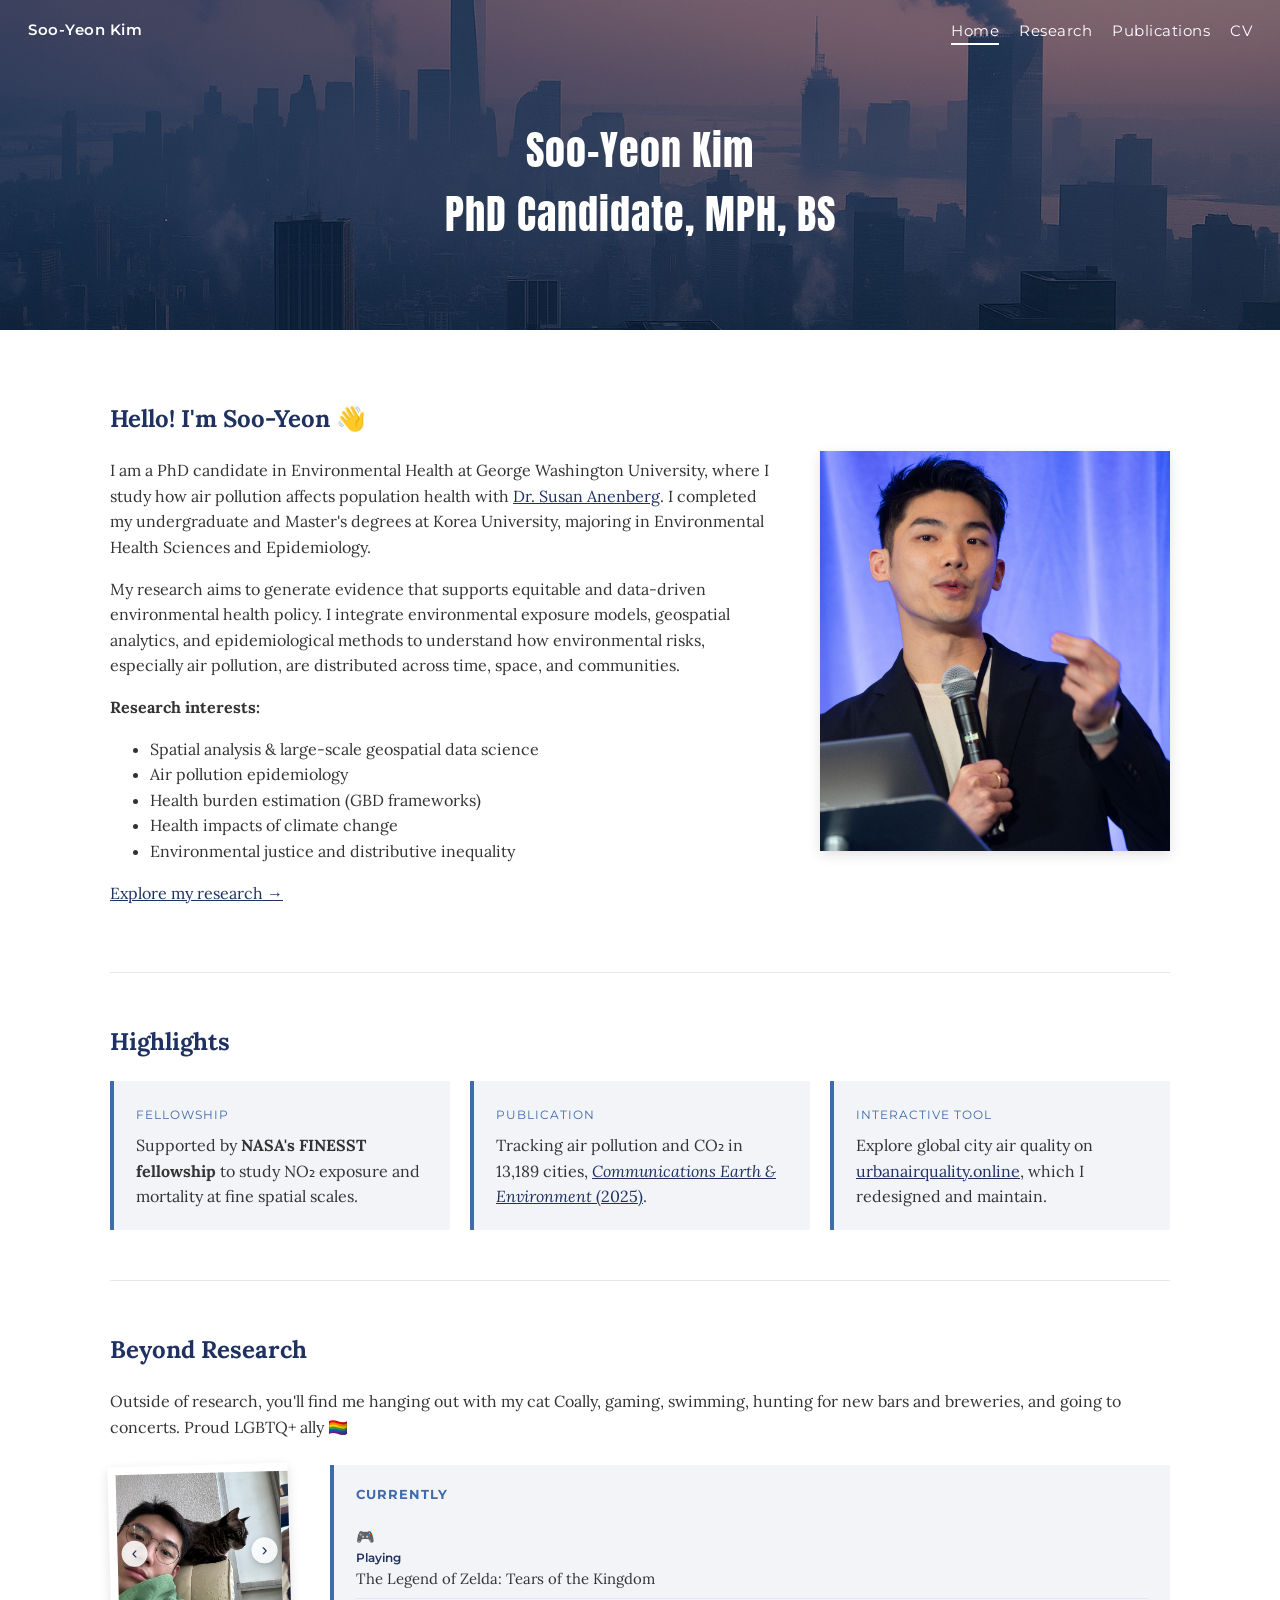
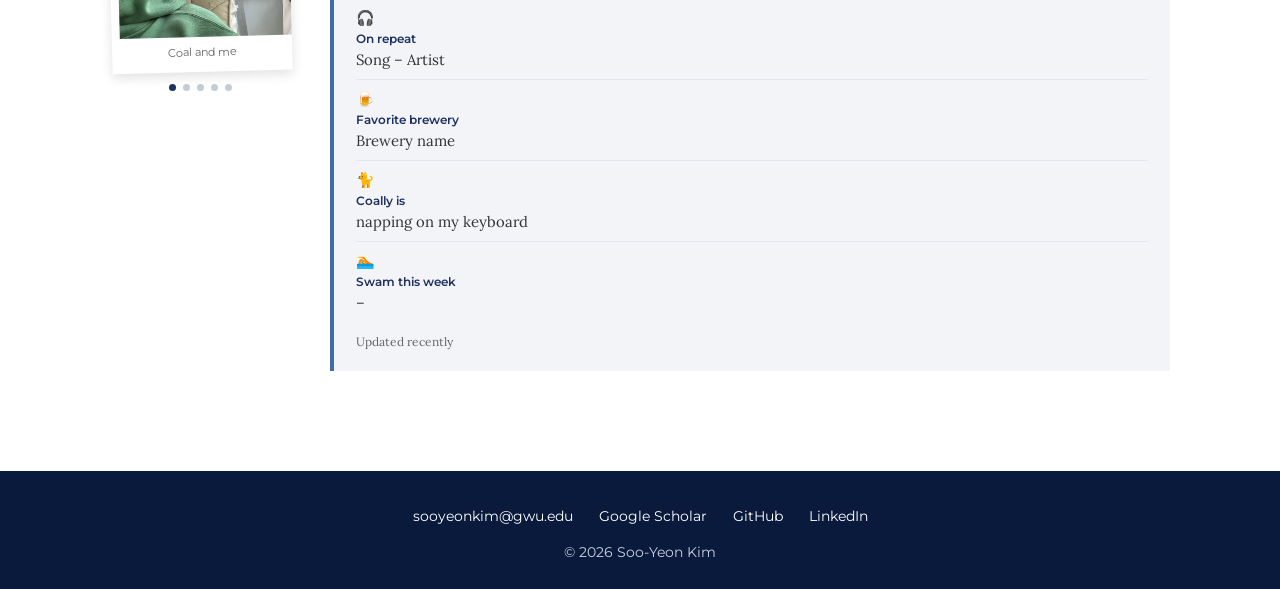
==== index.html @ 10afe04a "Update personal interests and currently playing game" ====
<!DOCTYPE html>
<html lang="en">
<head>
    <meta charset="UTF-8">
    <meta name="viewport" content="width=device-width, initial-scale=1">
    <title>Soo-Yeon Kim | Environmental Health Researcher</title>
    <link href="https://fonts.googleapis.com/css2?family=Anton&family=Lora:wght@300;400;500;600;700&family=Montserrat:wght@300;400;500;600&display=swap" rel="stylesheet">
    <link rel="stylesheet" href="style.css">
</head>
<body>

<header class="hero">
    <img src="banner_photo2.jpg" alt="Environmental Health Research Banner">
    <a href="index.html" class="hero-name">Soo-Yeon Kim</a>
    <nav class="hero-nav">
        <ul>
            <li><a href="index.html" class="active">Home</a></li>
            <li><a href="research.html">Research</a></li>
            <li><a href="publications.html">Publications</a></li>
            <li><a href="cv.html">CV</a></li>
        </ul>
    </nav>
    <div class="hero-text">Soo-Yeon Kim<br>PhD Candidate, MPH, BS</div>
</header>

<div class="container">

    <section>
        <div class="home-wrapper">
            <div class="home-text">
                <h1>Hello! I'm Soo-Yeon 👋</h1>
                <p>
                    I am a PhD candidate in Environmental Health at George Washington University,
                    where I study how air pollution affects population health with <a href="https://publichealth.gwu.edu/departments/environmental-and-occupational-health/susan-anenberg" target="_blank">Dr. Susan Anenberg</a>.
                    I completed my undergraduate and Master's degrees at Korea University, majoring in
                    Environmental Health Sciences and Epidemiology.
                </p>
                <p>
                    My research aims to generate evidence that supports equitable and data-driven
                    environmental health policy. I integrate environmental exposure models, geospatial
                    analytics, and epidemiological methods to understand how environmental risks,
                    especially air pollution, are distributed across time, space, and communities.
                </p>
                <p><b>Research interests:</b></p>
                <ul>
                    <li>Spatial analysis &amp; large-scale geospatial data science</li>
                    <li>Air pollution epidemiology</li>
                    <li>Health burden estimation (GBD frameworks)</li>
                    <li>Health impacts of climate change</li>
                    <li>Environmental justice and distributive inequality</li>
                </ul>
                <p><a href="research.html">Explore my research →</a></p>
                
            </div>
            <img src="sooyeonkim.jpg" alt="Soo-Yeon Kim" class="home-photo">
        </div>
    </section>

    <section>
        <h2>Highlights</h2>
        <div class="highlights">
            <div class="highlight">
                <span class="label">Fellowship</span>
                <p>Supported by <b>NASA's FINESST fellowship</b> to study NO₂ exposure and mortality at fine spatial scales.</p>
            </div>
            <div class="highlight">
                <span class="label">Publication</span>
                <p>Tracking air pollution and CO₂ in 13,189 cities, <a href="https://doi.org/10.1038/s43247-025-01486-6" target="_blank"><i>Communications Earth &amp; Environment</i> (2025)</a>.</p>
            </div>
            <div class="highlight">
                <span class="label">Interactive tool</span>
                <p>Explore global city air quality on <a href="https://urbanairquality.online" target="_blank">urbanairquality.online</a>, which I redesigned and maintain.</p>
            </div>
        </div>
    </section>

        <section>
        <h2>Beyond Research</h2>
        <p>
            Outside of research, you'll find me hanging out with my cat Coally, gaming, swimming,
            hunting for new bars and breweries, and going to concerts. Proud LGBTQ+ ally 🏳️‍🌈
        </p>

        <div class="beyond-wrapper">

                        <!-- PHOTO ALBUM -->
            <div class="album">
                <div class="album-frame">
                    <div class="album-track">
                        <figure class="album-slide">
                            <img src="Coally.jpeg" alt="Soo-Yeon">
                            <figcaption>Coal and me</figcaption>
                        </figure>
                        <figure class="album-slide">
                            <img src="IMG_4141.jpeg" alt="Coally the cat">
                            <figcaption>Coally🐾</figcaption>
                        </figure>
                        <figure class="album-slide">
                            <img src="IMG_4429.JPG" alt="">
                            <figcaption>Bar in Maine</figcaption>
                        </figure>
                        <figure class="album-slide">
                            <img src="IMG_4898.jpeg" alt="">
                            <figcaption>Beer festival in DC</figcaption>
                        </figure>
                        <figure class="album-slide">
                            <img src="IMG_5243.jpeg" alt="">
                            <figcaption>Concert</figcaption>
                        </figure>
                    </div>
                    <button class="album-btn prev" aria-label="Previous photo">‹</button>
                    <button class="album-btn next" aria-label="Next photo">›</button>
                </div>
                <div class="album-dots"></div>
            </div>

            <!-- CURRENTLY BOX -->
            <aside class="currently">
                <h4>Currently</h4>
                <ul>
                    <li><span class="emoji">🎮</span><b>Playing</b> The Legend of Zelda: Tears of the Kingdom</li>
                    <li><span class="emoji">🎧</span><b>On repeat</b> Song – Artist</li>
                    <li><span class="emoji">🍺</span><b>Favorite brewery</b> Brewery name</li>
                    <li><span class="emoji">🐈</span><b>Coally is</b> napping on my keyboard</li>
                    <li><span class="emoji">🏊</span><b>Swam this week</b> <span id="swim-distance">–</span></li>
                </ul>
                <p class="currently-updated">Updated <span id="swim-updated">recently</span></p>
            </aside>

        </div>
    </section>

</div>

<footer>
    <div class="contact-links">
        <a href="mailto:sooyeonkim@gwu.edu">sooyeonkim@gwu.edu</a>
        <a href="https://scholar.google.com/citations?user=ywFEkUYAAAAJ&hl=en" target="_blank">Google Scholar</a>
        <a href="https://github.com/sooyeon-kim-29" target="_blank">GitHub</a>
        <a href="https://www.linkedin.com/in/soo-yeon-kim-2084a3250/" target="_blank">LinkedIn</a>
    </div>
    © 2026 Soo-Yeon Kim
</footer>
<script>
/* ---------- Weekly swim distance (from swim.json) ---------- */
fetch('swim.json?t=' + Date.now())
    .then(r => r.json())
    .then(d => {
        document.getElementById('swim-distance').textContent =
            (d.meters / 1000).toFixed(1) + ' km';
        document.getElementById('swim-updated').textContent = d.updated;
    })
    .catch(() => {});   /* if swim.json is missing, the "–" just stays */

/* ---------- Photo album ---------- */
(function () {
    const track = document.querySelector('.album-track');
    if (!track) return;
    const slides = track.children;
    const dots = document.querySelector('.album-dots');
    let i = 0;

    for (let n = 0; n < slides.length; n++) {
        const b = document.createElement('button');
        b.setAttribute('aria-label', 'Photo ' + (n + 1));
        b.onclick = () => go(n);
        dots.appendChild(b);
    }

    function go(n) {
        i = (n + slides.length) % slides.length;   // wraps around at the ends
        track.style.transform = 'translateX(' + (-100 * i) + '%)';
        [...dots.children].forEach((d, k) => d.classList.toggle('active', k === i));
    }

    document.querySelector('.album-btn.prev').onclick = () => go(i - 1);
    document.querySelector('.album-btn.next').onclick = () => go(i + 1);

    /* swipe on phones */
    let x0 = null;
    track.addEventListener('touchstart', e => x0 = e.touches[0].clientX, {passive: true});
    track.addEventListener('touchend', e => {
        if (x0 === null) return;
        const dx = e.changedTouches[0].clientX - x0;
        if (Math.abs(dx) > 40) go(dx < 0 ? i + 1 : i - 1);
        x0 = null;
    });

    go(0);
})();
</script>
</body>
</html>
---- style.css ----
/* =========================================================
   Soo-Yeon Kim — shared stylesheet for all pages
   ========================================================= */
:root {
    --navy-dark: #0A1A3C;
    --navy-medium: #1F3161;
    --navy-accent: #3F6BAA;
    --navy-light-bg: #F2F4F8;
    --text: #333;
    --muted: #666;
    --line: #e6e6e6;
}

* { box-sizing: border-box; }

body {
    margin: 0;
    font-family: 'Lora', serif;
    background: white;
    line-height: 1.6;
    color: var(--text);
}

h1, h2, h3 { color: var(--navy-medium); font-family: 'Lora', serif; }
a { color: var(--navy-medium); }
a:hover { color: var(--navy-accent); }
img { max-width: 100%; }

/* ---------- Hero banner + nav ---------- */
.hero {
    position: relative;
    width: 100%;
    height: 330px;
    overflow: hidden;
}
.hero.hero-small { height: 200px; }          /* sub-pages */

.hero > img {
    width: 100%;
    height: 100%;
    object-fit: cover;
    filter: brightness(55%);
}

.hero-nav {
    position: absolute;
    top: 18px;
    right: 28px;
    z-index: 10;
}
.hero-nav ul {
    list-style: none;
    display: flex;
    gap: 20px;
    margin: 0;
    padding: 0;
}
.hero-nav a {
    font-family: 'Montserrat', sans-serif;
    font-weight: 400;
    font-size: 0.95rem;
    letter-spacing: 0.5px;
    color: white;
    text-decoration: none;
    padding-bottom: 3px;
    border-bottom: 2px solid transparent;
    transition: opacity 0.2s ease, border-color 0.2s ease;
}
.hero-nav a:hover { opacity: 0.7; color: white; }
.hero-nav a.active { border-bottom-color: white; }   /* current page */

.hero-name {
    position: absolute;
    top: 18px;
    left: 28px;
    z-index: 10;
    font-family: 'Montserrat', sans-serif;
    font-weight: 600;
    font-size: 0.95rem;
    letter-spacing: 0.5px;
    color: white;
    text-decoration: none;
}
.hero-name:hover { color: white; opacity: 0.8; }

.hero-text {
    position: absolute;
    top: 55%;
    left: 50%;
    transform: translate(-50%, -50%);
    font-family: 'Anton', sans-serif;
    font-size: 2.5rem;
    font-weight: 400;
    letter-spacing: 1px;
    color: white;
    text-align: center;
    width: 90%;
}
.hero-small .hero-text { font-size: 2.1rem; top: 60%; }

@media (max-width: 600px) {
    .hero-name { display: none; }
    .hero-nav { left: 0; right: 0; }
    .hero-nav ul { justify-content: center; gap: 10px; }
    .hero-nav a { font-size: 0.75rem; letter-spacing: 0.3px; padding: 0 4px 3px; }
    .hero-text { font-size: 1.9rem; }
    .hero-small .hero-text { font-size: 1.6rem; }
}

/* ---------- Layout ---------- */
.container {
    max-width: 1100px;
    margin: 50px auto;
    padding: 0 20px;
}
section {
    padding-bottom: 50px;
    border-bottom: 1px solid var(--line);
    margin-bottom: 50px;
}
section:last-of-type { border-bottom: none; }

.subheading {
    font-size: 1rem;
    font-weight: 600;
    color: #000;
    margin-top: 25px;
    margin-bottom: 8px;
    letter-spacing: 0.3px;
}

/* ---------- Home ---------- */
.home-wrapper {
    display: flex;
    align-items: center;
    justify-content: space-between;
    gap: 40px;
}
.home-text { flex: 1; }
.home-photo {
    width: 350px;
    height: 400px;
    object-fit: cover;
    box-shadow: 0 4px 12px rgba(0,0,0,0.12);
}

/* Profile link buttons (Google Scholar, LinkedIn) */
.profile-links {
    display: flex;
    flex-wrap: wrap;
    gap: 10px;
    margin-top: 18px;
}
.profile-links a {
    font-family: 'Montserrat', sans-serif;
    font-size: 0.85rem;
    letter-spacing: 0.5px;
    text-decoration: none;
    color: var(--navy-medium);
    border: 1px solid var(--navy-medium);
    padding: 7px 16px;
    border-radius: 20px;
    transition: background 0.2s ease, color 0.2s ease;
}
.profile-links a:hover {
    background: var(--navy-medium);
    color: white;
}

.highlights {
    display: grid;
    grid-template-columns: repeat(3, 1fr);
    gap: 20px;
}
.highlight {
    background: var(--navy-light-bg);
    padding: 20px 22px;
    border-left: 4px solid var(--navy-accent);
}
.highlight .label {
    font-family: 'Montserrat', sans-serif;
    font-size: 0.75rem;
    letter-spacing: 1px;
    text-transform: uppercase;
    color: var(--navy-accent);
}
.highlight p { margin: 6px 0 0; }

/* ---------- Beyond Research: small photo album + Currently box ---------- */
.beyond-wrapper {
    display: grid;
    grid-template-columns: 180px 1fr;      /* album width — change both 180px values to resize */
    gap: 40px;
    align-items: start;
    margin-top: 25px;
}

.album { width: 180px; max-width: 180px; }
.album-frame {
    position: relative;
    overflow: hidden;
    background: white;
    padding: 8px 8px 0;
    box-shadow: 0 4px 12px rgba(0,0,0,0.12);
    transform: rotate(-1.5deg);
}
.album-track {
    display: flex;
    transition: transform 0.4s ease;
}
.album-slide {
    flex: 0 0 100%;
    margin: 0;
}
.album-slide img {
    width: 100%;
    aspect-ratio: 1 / 1;
    object-fit: cover;
    display: block;
}
.album-slide figcaption {
    font-family: 'Montserrat', sans-serif;
    font-size: 0.7rem;
    text-align: center;
    color: var(--muted);
    padding: 7px 0 10px;
}

.album-btn {
    position: absolute;
    top: 42%;
    transform: translateY(-50%);
    width: 26px;
    height: 26px;
    border: none;
    border-radius: 50%;
    background: rgba(255,255,255,0.85);
    color: var(--navy-medium);
    font-size: 1.1rem;
    line-height: 1;
    cursor: pointer;
    box-shadow: 0 2px 6px rgba(0,0,0,0.2);
    transition: background 0.2s ease;
}
.album-btn:hover { background: white; }
.album-btn.prev { left: 12px; }
.album-btn.next { right: 12px; }

.album-dots {
    display: flex;
    justify-content: center;
    gap: 7px;
    margin-top: 12px;
}
.album-dots button {
    width: 7px;
    height: 7px;
    padding: 0;
    border: none;
    border-radius: 50%;
    background: #c5ccd8;
    cursor: pointer;
}
.album-dots button.active { background: var(--navy-medium); }

.currently {
    background: var(--navy-light-bg);
    border-left: 4px solid var(--navy-accent);
    padding: 20px 22px;
}
.currently h4 {
    font-family: 'Montserrat', sans-serif;
    font-size: 0.8rem;
    letter-spacing: 1px;
    text-transform: uppercase;
    color: var(--navy-accent);
    margin: 0 0 12px;
}
.currently ul { list-style: none; padding: 0; margin: 0; }
.currently li { padding: 7px 0; font-size: 0.93rem; border-bottom: 1px solid #e3e7ef; }
.currently li:last-child { border-bottom: none; }
.currently .emoji { margin-right: 8px; }
.currently b {
    display: block;
    font-family: 'Montserrat', sans-serif;
    font-size: 0.72rem;
    font-weight: 600;
    color: var(--navy-medium);
}
.currently-updated { font-size: 0.75rem; color: var(--muted); margin: 10px 0 0; }

/* ---------- Research overview: project cards ---------- */
.project-grid {
    display: grid;
    grid-template-columns: repeat(3, 1fr);
    gap: 28px;
    margin-top: 30px;
}
.project-card {
    display: flex;
    flex-direction: column;
    text-decoration: none;
    color: var(--text);
    background: white;
    box-shadow: 0 4px 12px rgba(0,0,0,0.10);
    transition: transform 0.2s ease, box-shadow 0.2s ease;
}
.project-card:hover {
    transform: translateY(-4px);
    box-shadow: 0 8px 20px rgba(0,0,0,0.16);
    color: var(--text);
}
.project-card img {
    width: 100%;
    height: 190px;
    object-fit: cover;
    display: block;
}
.project-card .card-body { padding: 18px 20px 22px; flex: 1; display: flex; flex-direction: column; }
.project-card h3 { margin: 0 0 8px; font-size: 1.1rem; line-height: 1.35; }
.project-card p { margin: 0 0 14px; font-size: 0.95rem; flex: 1; }
.card-more {
    font-family: 'Montserrat', sans-serif;
    font-size: 0.85rem;
    color: var(--navy-accent);
}

.tags { display: flex; flex-wrap: wrap; gap: 6px; margin-bottom: 14px; }
.tag {
    font-family: 'Montserrat', sans-serif;
    font-size: 0.72rem;
    letter-spacing: 0.3px;
    background: var(--navy-light-bg);
    color: var(--navy-medium);
    padding: 3px 9px;
    border-radius: 20px;
}

/* ---------- Project detail page ---------- */
.breadcrumb {
    font-family: 'Montserrat', sans-serif;
    font-size: 0.85rem;
    margin-bottom: 20px;
}
.breadcrumb a { text-decoration: none; }

.project-banner {
    width: 100%;
    max-height: 420px;
    object-fit: cover;
    box-shadow: 0 4px 12px rgba(0,0,0,0.12);
    margin-bottom: 8px;
}
.caption { font-size: 0.85rem; color: var(--muted); margin: 0 0 30px; }

.project-layout {
    display: grid;
    grid-template-columns: 1fr 300px;
    gap: 45px;
    align-items: start;
}
.project-main h2 { margin-top: 0; }
.project-main h3 { margin-top: 35px; }

.glance {
    background: var(--navy-light-bg);
    padding: 22px 24px;
    position: sticky;
    top: 20px;
}
.glance h4 {
    font-family: 'Montserrat', sans-serif;
    font-size: 0.8rem;
    letter-spacing: 1px;
    text-transform: uppercase;
    color: var(--navy-accent);
    margin: 0 0 14px;
}
.glance dl { margin: 0; }
.glance dt {
    font-family: 'Montserrat', sans-serif;
    font-size: 0.75rem;
    font-weight: 600;
    color: var(--navy-medium);
    margin-top: 12px;
}
.glance dd { margin: 2px 0 0; font-size: 0.92rem; }

.findings { padding-left: 20px; }
.findings li { margin-bottom: 10px; }

.figure { margin: 25px 0; }
.figure img { width: 100%; box-shadow: 0 2px 8px rgba(0,0,0,0.10); }

/* Clickable website screenshot (browser-window look) */
.screenshot {
    display: block;
    border: 1px solid var(--line);
    border-top: 22px solid #e9ecf2;
    border-radius: 6px;
    overflow: hidden;
    box-shadow: 0 4px 12px rgba(0,0,0,0.12);
    transition: transform 0.2s ease, box-shadow 0.2s ease;
}
.screenshot:hover {
    transform: translateY(-3px);
    box-shadow: 0 8px 20px rgba(0,0,0,0.18);
}
.screenshot img {
    display: block;
    width: 100%;
    box-shadow: none;
}

/* Grey dashed box for figures you haven't added yet */
.placeholder {
    border: 2px dashed #c5ccd8;
    background: #fafbfd;
    color: #8a94a6;
    font-family: 'Montserrat', sans-serif;
    font-size: 0.85rem;
    text-align: center;
    padding: 60px 20px;
}

.outputs { list-style: none; padding: 0; }
.outputs li {
    padding: 12px 0;
    border-bottom: 1px solid var(--line);
}
.outputs .kind {
    font-family: 'Montserrat', sans-serif;
    font-size: 0.72rem;
    letter-spacing: 1px;
    text-transform: uppercase;
    color: var(--navy-accent);
    display: block;
}

.project-nav {
    display: flex;
    justify-content: space-between;
    gap: 20px;
    margin-top: 50px;
    font-family: 'Montserrat', sans-serif;
    font-size: 0.9rem;
}
.project-nav a { text-decoration: none; }

/* Multi-study project pages (13,000 Cities) */
.study-jump {
    display: grid;
    grid-template-columns: 1fr 1fr;
    gap: 16px;
    margin: 20px 0 10px;
}
.study-jump a {
    display: block;
    padding: 16px 18px;
    background: var(--navy-light-bg);
    border-left: 4px solid var(--navy-accent);
    text-decoration: none;
    color: var(--text);
    transition: background 0.2s ease;
}
.study-jump a:hover { background: #e6eaf2; color: var(--text); }
.study-jump .status { display: table; margin-bottom: 6px; }

.study {
    border-top: 1px solid var(--line);
    padding-top: 30px;
    margin-top: 40px;
    scroll-margin-top: 20px;
}
.study-title { margin-top: 8px; font-size: 1.3rem; }
.study h4 {
    font-family: 'Lora', serif;
    font-size: 1.05rem;
    color: var(--navy-medium);
    margin: 25px 0 6px;
}

.status {
    display: inline-block;
    font-family: 'Montserrat', sans-serif;
    font-size: 0.7rem;
    letter-spacing: 0.8px;
    text-transform: uppercase;
    padding: 3px 10px;
    border-radius: 20px;
}
.status.published { background: var(--navy-medium); color: white; }
.status.inprep { background: #FFF3D6; color: #8A5A00; border: 1px solid #F0D9A0; }
.status.small { font-size: 0.62rem; padding: 2px 8px; vertical-align: middle; margin-left: 6px; }

/* ---------- Publications ---------- */
.pub-list { list-style: none; padding: 0; }
.pub-list li {
    padding: 14px 0 14px 16px;
    border-left: 3px solid transparent;
    margin-bottom: 6px;
}
.pub-list li:hover { border-left-color: var(--navy-accent); background: var(--navy-light-bg); }
.badge {
    display: inline-block;
    font-family: 'Montserrat', sans-serif;
    font-size: 0.68rem;
    letter-spacing: 0.5px;
    text-transform: uppercase;
    padding: 2px 8px;
    border-radius: 3px;
    margin-left: 4px;
    vertical-align: middle;
    background: var(--navy-medium);
    color: white;
}
.badge.project { background: var(--navy-light-bg); color: var(--navy-medium); text-decoration: none; }

/* ---------- CV ---------- */
.button {
    display: inline-block;
    font-family: 'Montserrat', sans-serif;
    font-size: 0.9rem;
    letter-spacing: 0.5px;
    background: var(--navy-medium);
    color: white;
    padding: 10px 22px;
    text-decoration: none;
    transition: background 0.2s ease;
}
.button:hover { background: var(--navy-accent); color: white; }
.cv-frame {
    width: 100%;
    height: 900px;
    border: 1px solid var(--line);
    margin-top: 25px;
}

/* ---------- Footer (contact lives here on every page) ---------- */
footer {
    background: var(--navy-dark);
    color: #c9d1e3;
    text-align: center;
    padding: 35px 20px 25px;
    font-family: 'Montserrat', sans-serif;
    font-size: 0.85rem;
}
footer .contact-links {
    display: flex;
    justify-content: center;
    flex-wrap: wrap;
    gap: 10px 26px;
    margin-bottom: 14px;
}
footer a { color: white; text-decoration: none; }
footer a:hover { color: white; opacity: 0.7; }

/* ---------- Responsive ---------- */
@media (max-width: 900px) {
    .project-grid, .highlights { grid-template-columns: 1fr; }
    .project-layout { grid-template-columns: 1fr; }
    .glance { position: static; order: -1; }
}
@media (max-width: 800px) {
    .home-wrapper { flex-direction: column; text-align: center; }
    .home-wrapper ul { text-align: left; }
    .home-photo { width: 80%; height: auto; }
    .profile-links { justify-content: center; }
    .beyond-wrapper { grid-template-columns: 1fr; justify-items: center; }
    .currently { width: 100%; }
    .cv-frame { height: 600px; }
}
@media (max-width: 700px) {
    .study-jump { grid-template-columns: 1fr; }
}
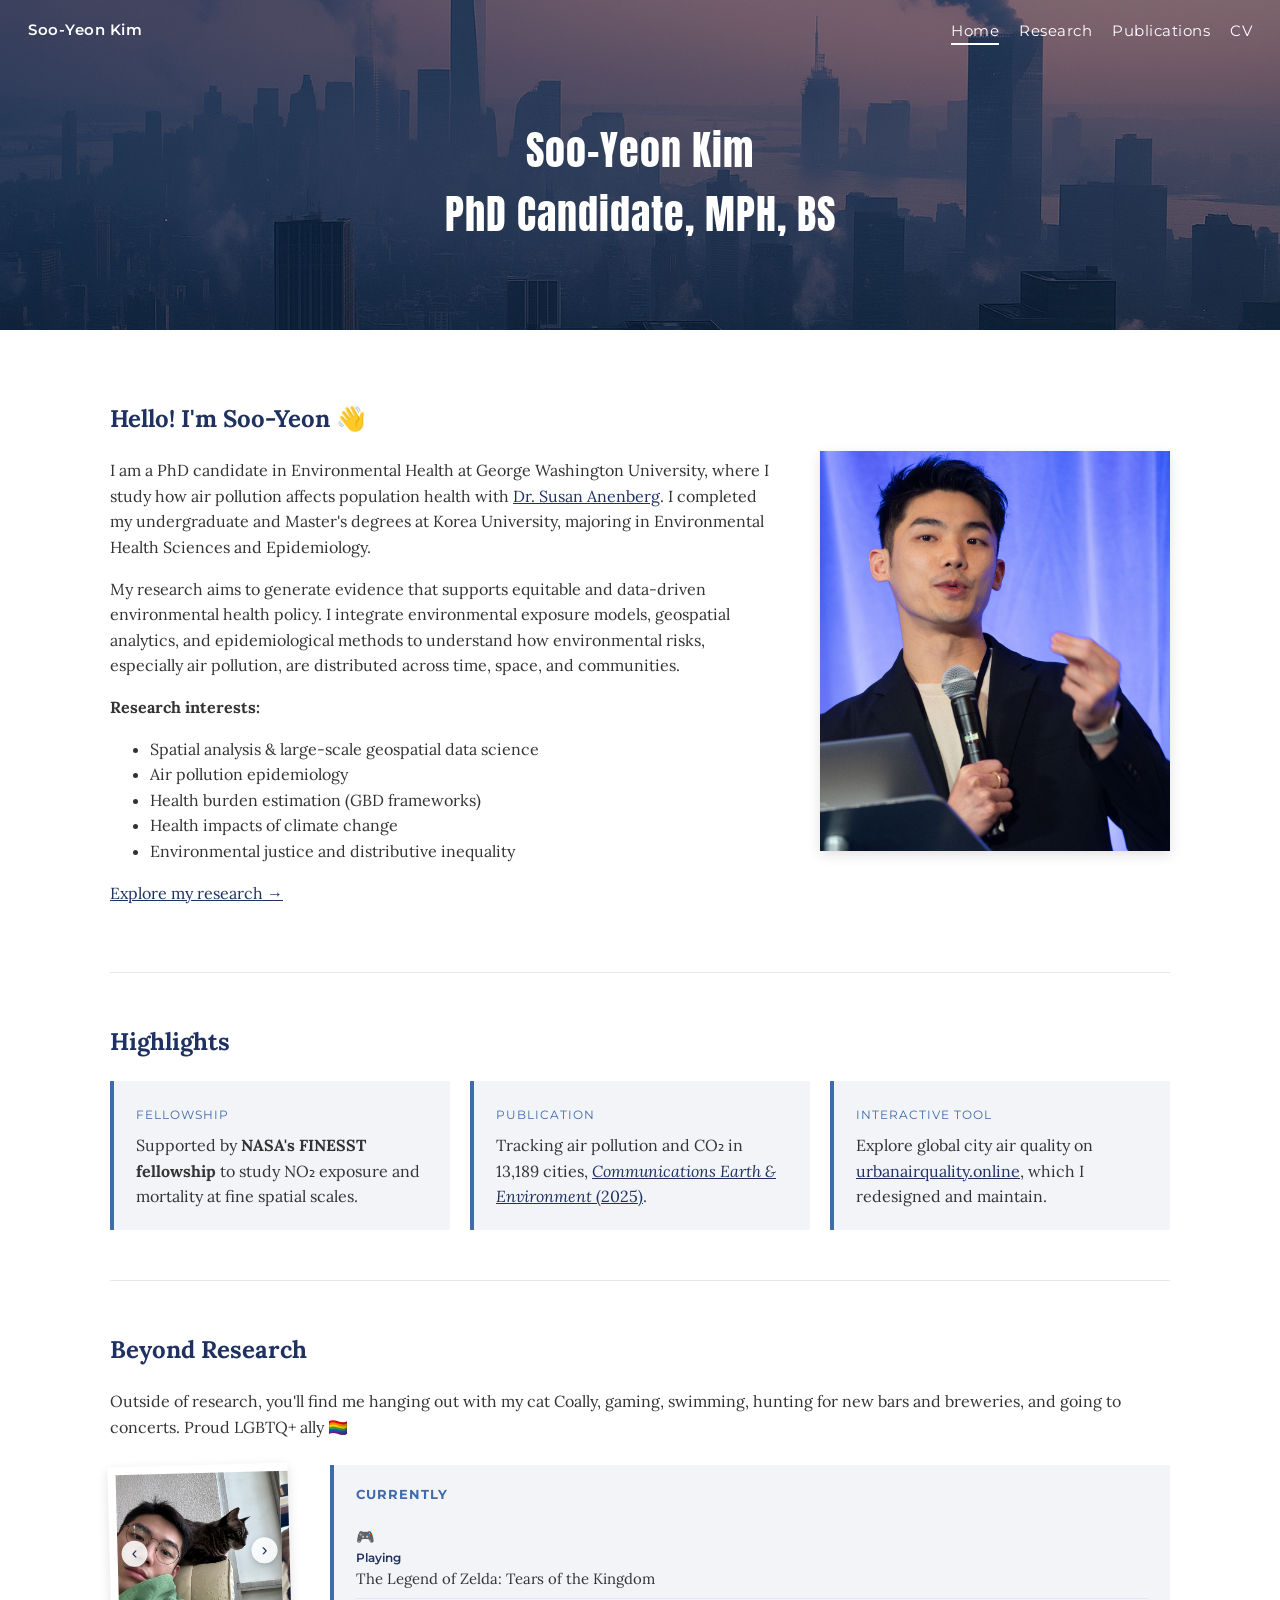
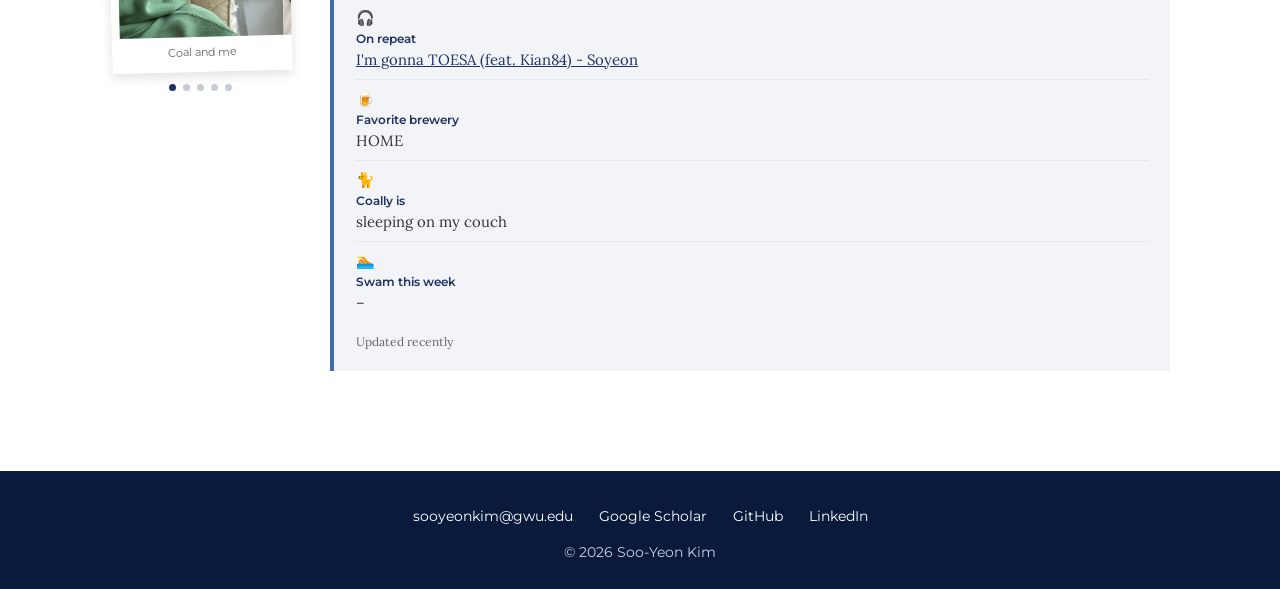
==== commit 9b1b8f1f: "Update currently section with new media and pet info" ====
--- a/index.html
+++ b/index.html
@@ -119,9 +119,9 @@
                 <h4>Currently</h4>
                 <ul>
                     <li><span class="emoji">🎮</span><b>Playing</b> The Legend of Zelda: Tears of the Kingdom</li>
-                    <li><span class="emoji">🎧</span><b>On repeat</b> Song – Artist</li>
-                    <li><span class="emoji">🍺</span><b>Favorite brewery</b> Brewery name</li>
-                    <li><span class="emoji">🐈</span><b>Coally is</b> napping on my keyboard</li>
+                    <li><span class="emoji">🎧</span><b>On repeat</b> <a href="https://open.spotify.com/track/3Vqe75qMPQP62qE3zr9WLg?si=3f306f66230942e8" target="_blank">I'm gonna TOESA (feat. Kian84) - Soyeon</a></li>
+                    <li><span class="emoji">🍺</span><b>Favorite brewery</b> HOME</li>
+                    <li><span class="emoji">🐈</span><b>Coally is</b> sleeping on my couch</li>
                     <li><span class="emoji">🏊</span><b>Swam this week</b> <span id="swim-distance">–</span></li>
                 </ul>
                 <p class="currently-updated">Updated <span id="swim-updated">recently</span></p>
@@ -143,7 +143,7 @@
 </footer>
 <script>
 /* ---------- Weekly swim distance (from swim.json) ---------- */
-fetch('swim.json?t=' + Date.now())
+fetch('https://raw.githubusercontent.com/sooyeon-kim-29/sooyeon-kim-29.github.io/main/swim.json?t=' + Date.now())
     .then(r => r.json())
     .then(d => {
         document.getElementById('swim-distance').textContent =
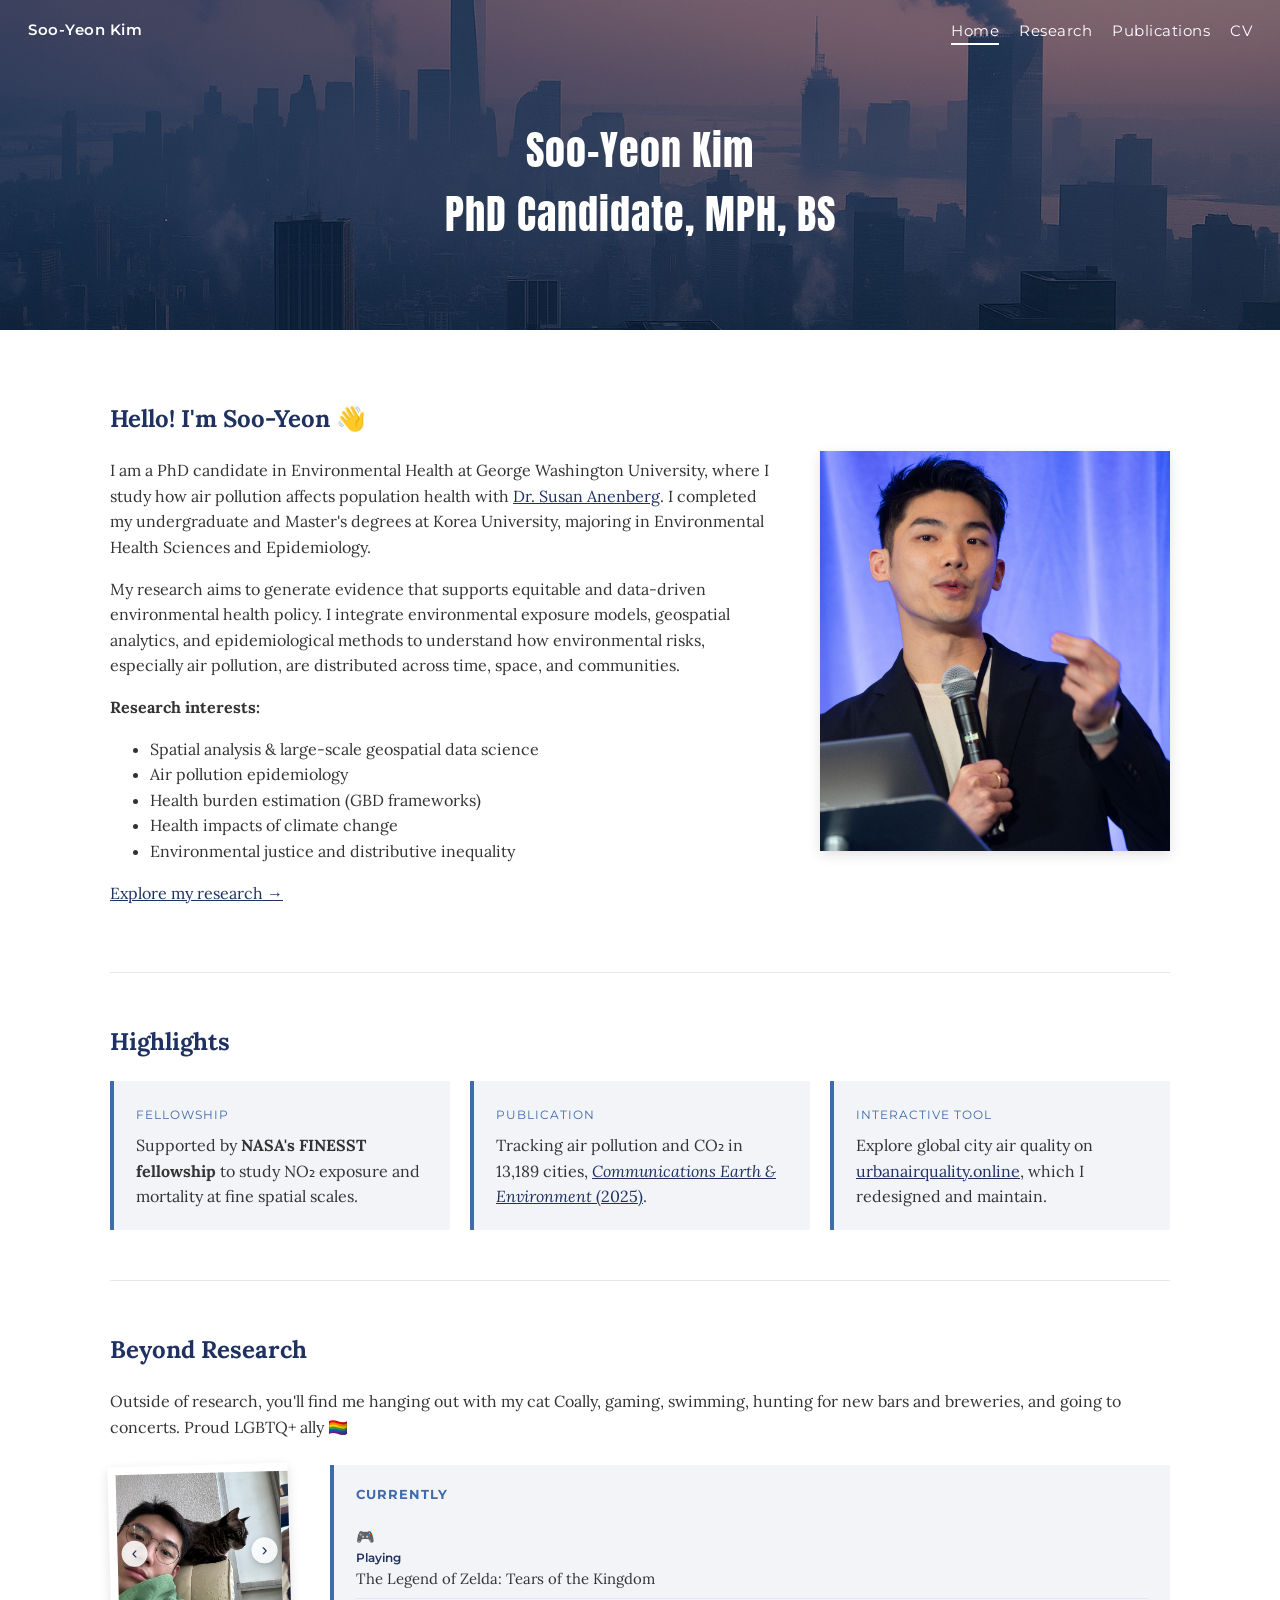
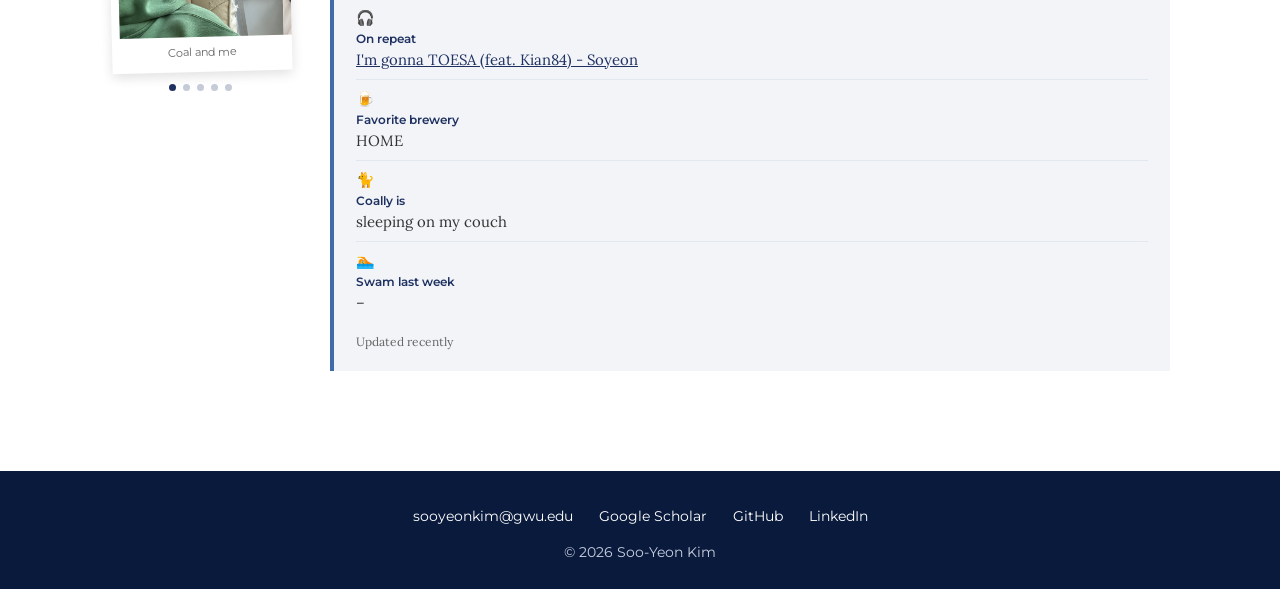
==== commit 0457ed05: "Change swim entry from 'this week' to 'last week'" ====
--- a/index.html
+++ b/index.html
@@ -122,7 +122,7 @@
                     <li><span class="emoji">🎧</span><b>On repeat</b> <a href="https://open.spotify.com/track/3Vqe75qMPQP62qE3zr9WLg?si=3f306f66230942e8" target="_blank">I'm gonna TOESA (feat. Kian84) - Soyeon</a></li>
                     <li><span class="emoji">🍺</span><b>Favorite brewery</b> HOME</li>
                     <li><span class="emoji">🐈</span><b>Coally is</b> sleeping on my couch</li>
-                    <li><span class="emoji">🏊</span><b>Swam this week</b> <span id="swim-distance">–</span></li>
+                    <li><span class="emoji">🏊</span><b>Swam last week</b> <span id="swim-distance">–</span></li>
                 </ul>
                 <p class="currently-updated">Updated <span id="swim-updated">recently</span></p>
             </aside>
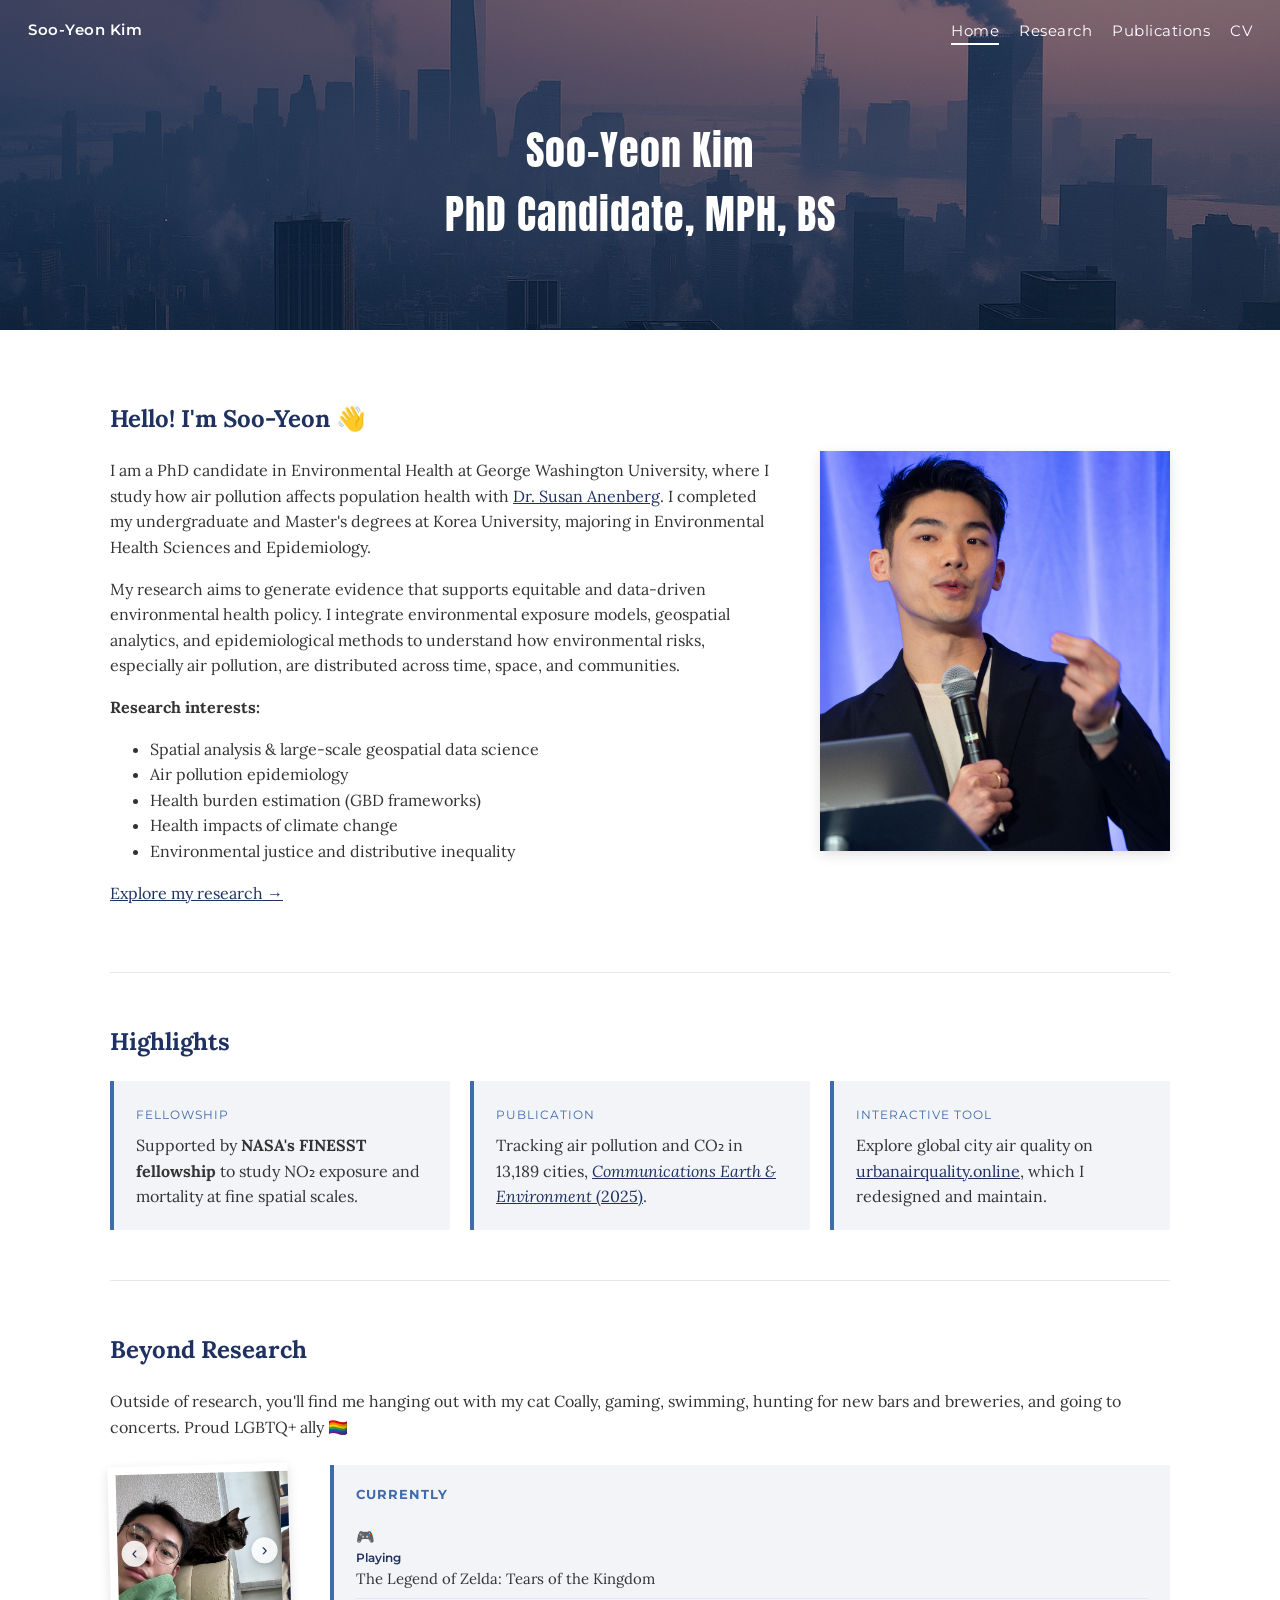
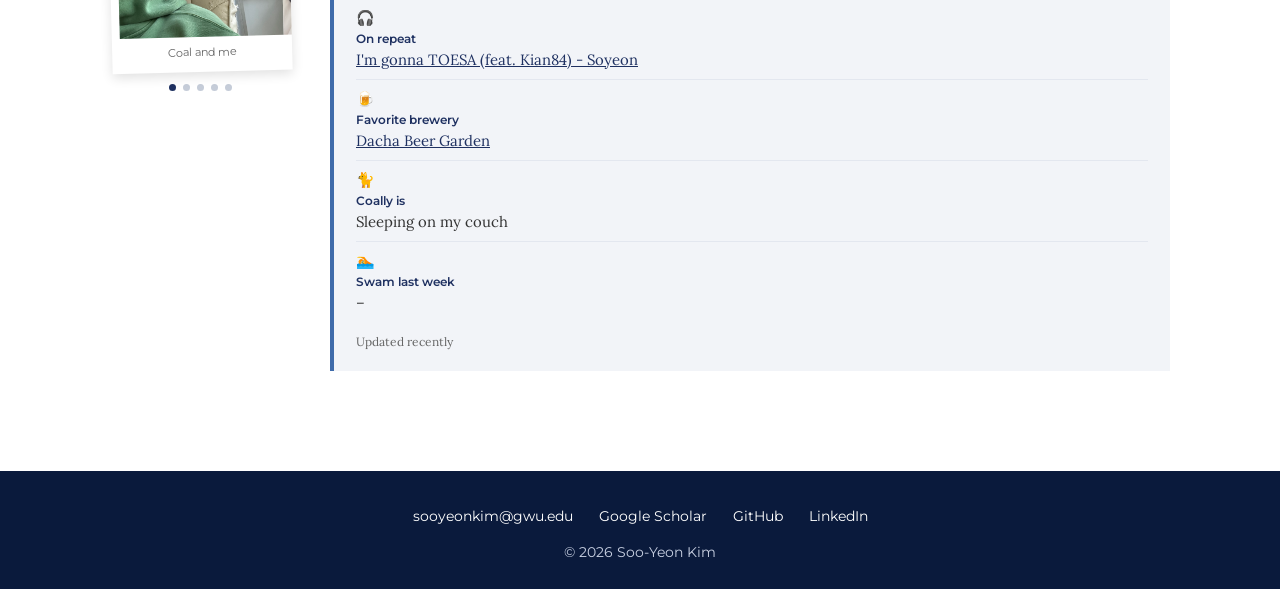
==== commit 7ba45159: "Update favorite brewery and pet status in index.html" ====
--- a/index.html
+++ b/index.html
@@ -120,8 +120,8 @@
                 <ul>
                     <li><span class="emoji">🎮</span><b>Playing</b> The Legend of Zelda: Tears of the Kingdom</li>
                     <li><span class="emoji">🎧</span><b>On repeat</b> <a href="https://open.spotify.com/track/3Vqe75qMPQP62qE3zr9WLg?si=3f306f66230942e8" target="_blank">I'm gonna TOESA (feat. Kian84) - Soyeon</a></li>
-                    <li><span class="emoji">🍺</span><b>Favorite brewery</b> HOME</li>
-                    <li><span class="emoji">🐈</span><b>Coally is</b> sleeping on my couch</li>
+                    <li><span class="emoji">🍺</span><b>Favorite brewery</b> <a href="https://maps.app.goo.gl/wJKwTaud2VujAdgd9" target="_blank">Dacha Beer Garden</a></li>
+                    <li><span class="emoji">🐈</span><b>Coally is</b> Sleeping on my couch</li>
                     <li><span class="emoji">🏊</span><b>Swam last week</b> <span id="swim-distance">–</span></li>
                 </ul>
                 <p class="currently-updated">Updated <span id="swim-updated">recently</span></p>
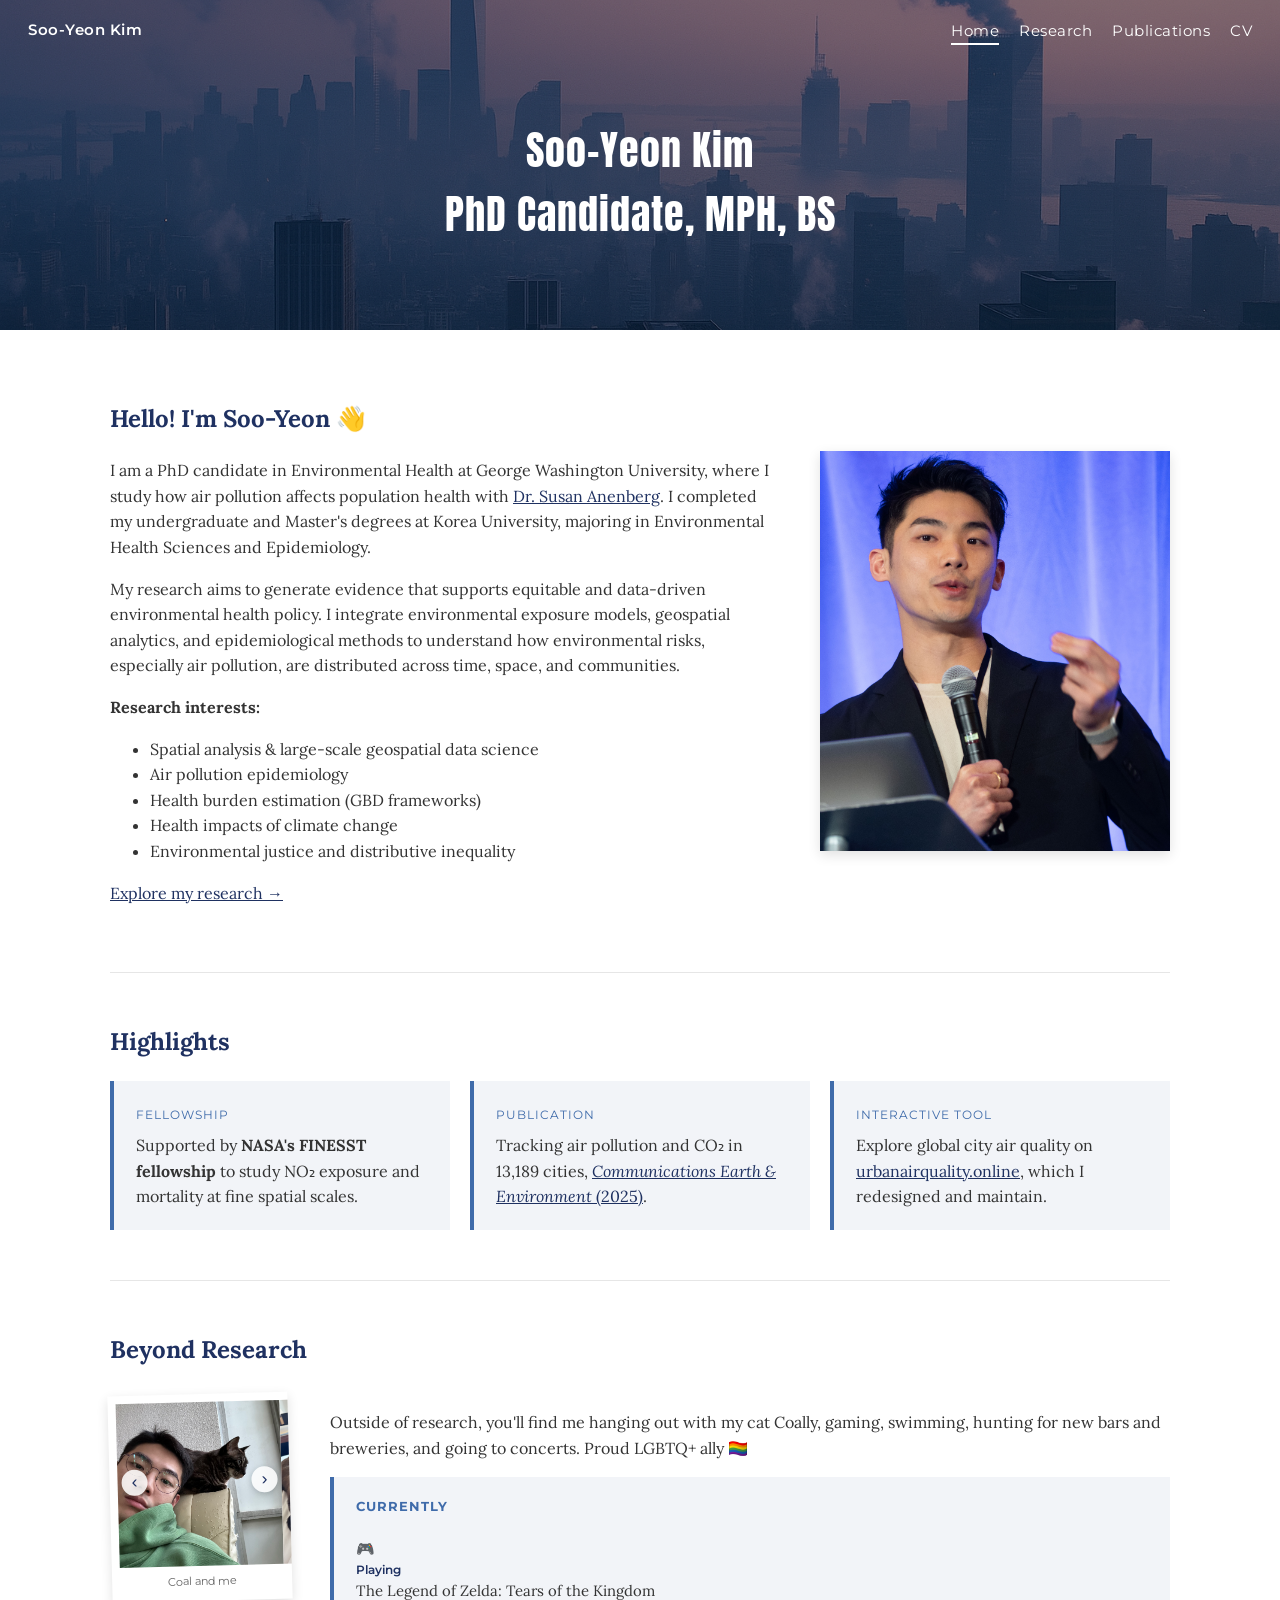
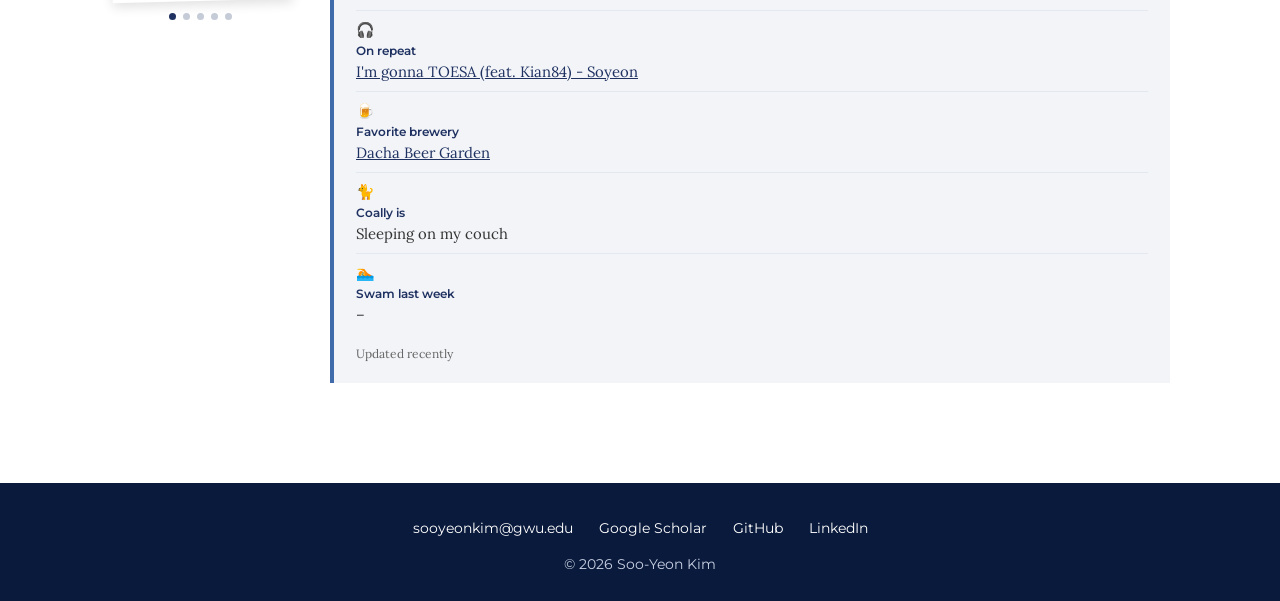
==== commit 271a1b52: "Refactor 'Currently' section and update alt texts" ====
--- a/index.html
+++ b/index.html
@@ -74,21 +74,17 @@
         </div>
     </section>
 
-        <section>
+           <section>
         <h2>Beyond Research</h2>
-        <p>
-            Outside of research, you'll find me hanging out with my cat Coally, gaming, swimming,
-            hunting for new bars and breweries, and going to concerts. Proud LGBTQ+ ally 🏳️‍🌈
-        </p>
 
         <div class="beyond-wrapper">
 
-                        <!-- PHOTO ALBUM -->
+            <!-- PHOTO ALBUM (left) -->
             <div class="album">
                 <div class="album-frame">
                     <div class="album-track">
                         <figure class="album-slide">
-                            <img src="Coally.jpeg" alt="Soo-Yeon">
+                            <img src="Coally.jpeg" alt="Soo-Yeon and Coally">
                             <figcaption>Coal and me</figcaption>
                         </figure>
                         <figure class="album-slide">
@@ -96,15 +92,15 @@
                             <figcaption>Coally🐾</figcaption>
                         </figure>
                         <figure class="album-slide">
-                            <img src="IMG_4429.JPG" alt="">
+                            <img src="IMG_4429.JPG" alt="A bar in Maine">
                             <figcaption>Bar in Maine</figcaption>
                         </figure>
                         <figure class="album-slide">
-                            <img src="IMG_4898.jpeg" alt="">
+                            <img src="IMG_4898.jpeg" alt="Beer festival in DC">
                             <figcaption>Beer festival in DC</figcaption>
                         </figure>
                         <figure class="album-slide">
-                            <img src="IMG_5243.jpeg" alt="">
+                            <img src="IMG_5243.jpeg" alt="At a concert">
                             <figcaption>Concert</figcaption>
                         </figure>
                     </div>
@@ -114,18 +110,25 @@
                 <div class="album-dots"></div>
             </div>
 
-            <!-- CURRENTLY BOX -->
-            <aside class="currently">
-                <h4>Currently</h4>
-                <ul>
-                    <li><span class="emoji">🎮</span><b>Playing</b> The Legend of Zelda: Tears of the Kingdom</li>
-                    <li><span class="emoji">🎧</span><b>On repeat</b> <a href="https://open.spotify.com/track/3Vqe75qMPQP62qE3zr9WLg?si=3f306f66230942e8" target="_blank">I'm gonna TOESA (feat. Kian84) - Soyeon</a></li>
-                    <li><span class="emoji">🍺</span><b>Favorite brewery</b> <a href="https://maps.app.goo.gl/wJKwTaud2VujAdgd9" target="_blank">Dacha Beer Garden</a></li>
-                    <li><span class="emoji">🐈</span><b>Coally is</b> Sleeping on my couch</li>
-                    <li><span class="emoji">🏊</span><b>Swam last week</b> <span id="swim-distance">–</span></li>
-                </ul>
-                <p class="currently-updated">Updated <span id="swim-updated">recently</span></p>
-            </aside>
+            <!-- TEXT + CURRENTLY (right) -->
+            <div class="beyond-text">
+                <p>
+                    Outside of research, you'll find me hanging out with my cat Coally, gaming, swimming,
+                    hunting for new bars and breweries, and going to concerts. Proud LGBTQ+ ally 🏳️‍🌈
+                </p>
+
+                <aside class="currently">
+                    <h4>Currently</h4>
+                    <ul>
+                        <li><span class="emoji">🎮</span><b>Playing</b><span>The Legend of Zelda: Tears of the Kingdom</span></li>
+                        <li><span class="emoji">🎧</span><b>On repeat</b><span><a href="https://open.spotify.com/track/3Vqe75qMPQP62qE3zr9WLg?si=3f306f66230942e8" target="_blank">I'm gonna TOESA (feat. Kian84) - Soyeon</a></span></li>
+                        <li><span class="emoji">🍺</span><b>Favorite brewery</b><span><a href="https://maps.app.goo.gl/wJKwTaud2VujAdgd9" target="_blank">Dacha Beer Garden</a></span></li>
+                        <li><span class="emoji">🐈</span><b>Coally is</b><span>Sleeping on my couch</span></li>
+                        <li><span class="emoji">🏊</span><b>Swam last week</b><span id="swim-distance">–</span></li>
+                    </ul>
+                    <p class="currently-updated">Updated <span id="swim-updated">recently</span></p>
+                </aside>
+            </div>
 
         </div>
     </section>
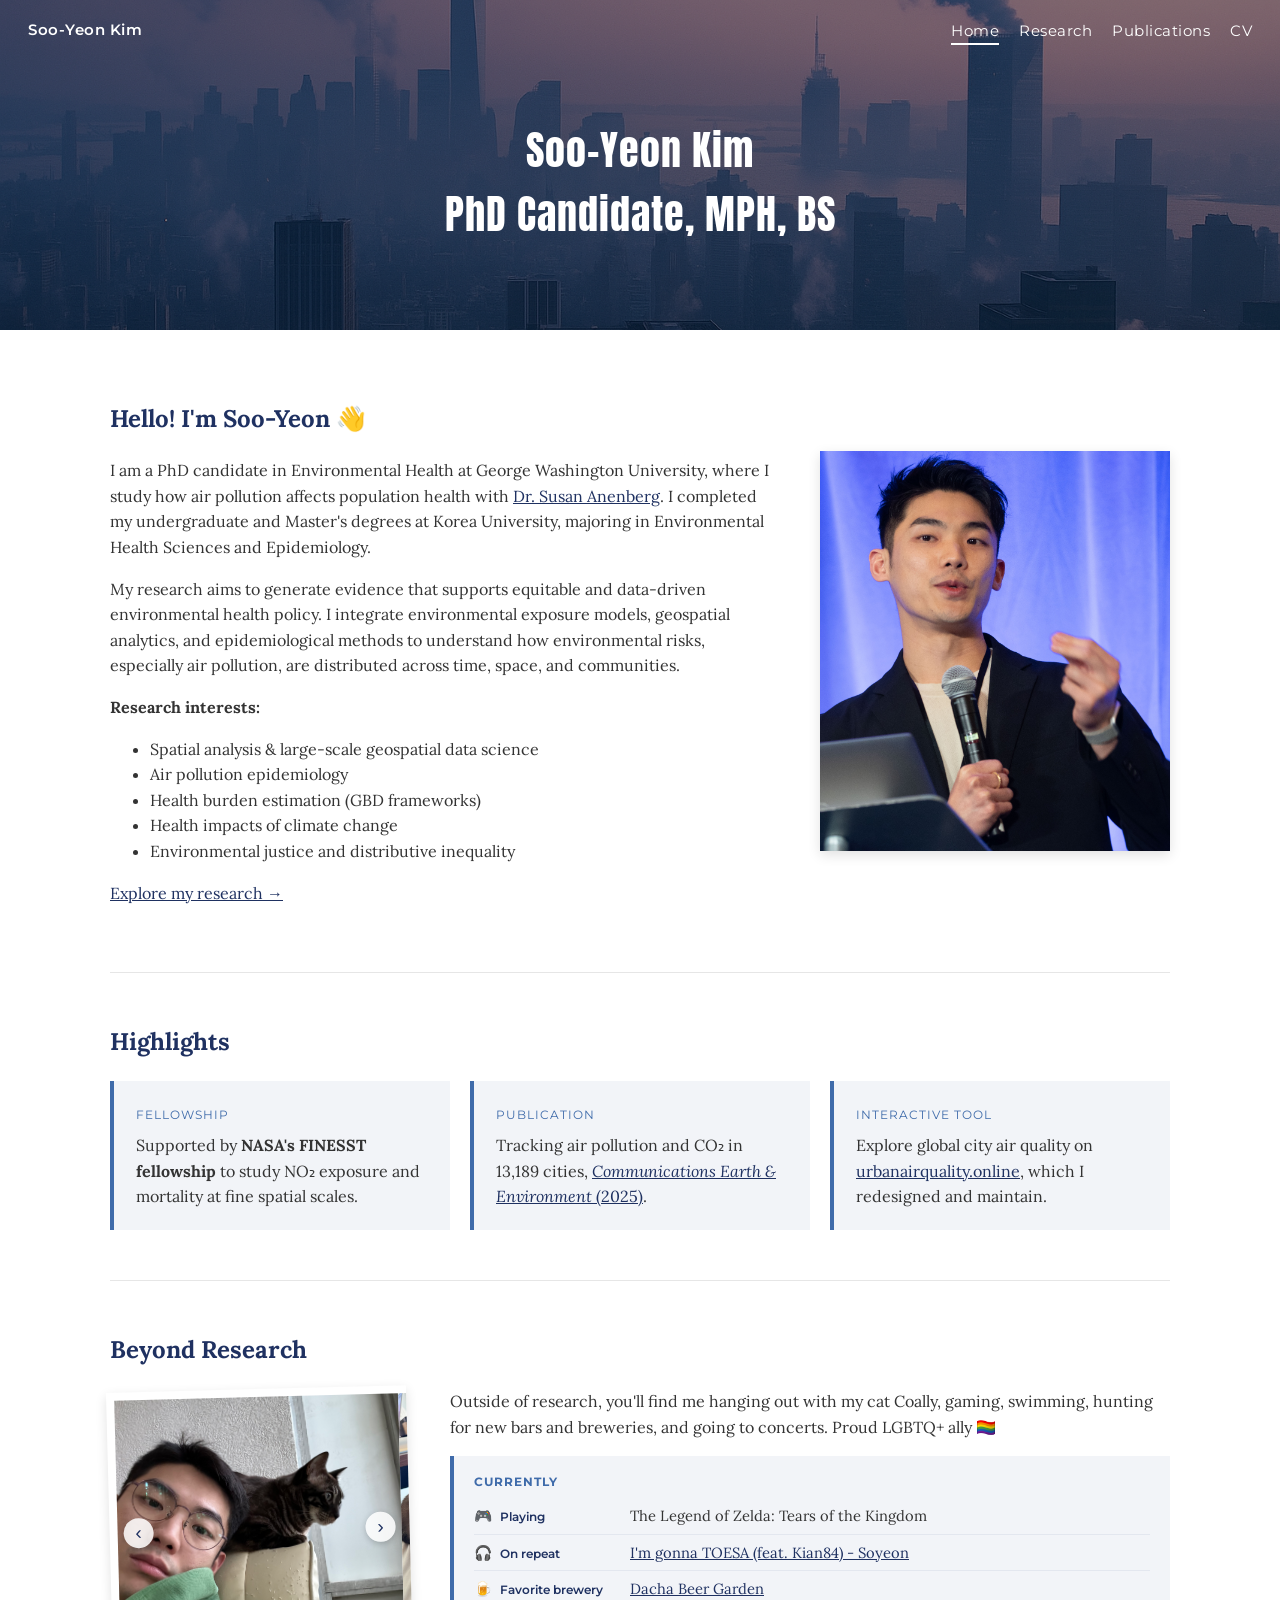
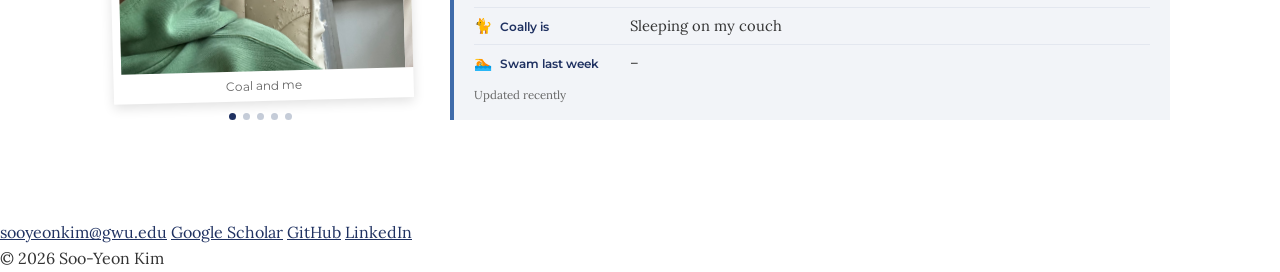
==== commit 7f30cfa2: "Fix HTML section and add newline at end of file" ====
--- a/index.html
+++ b/index.html
@@ -74,7 +74,7 @@
         </div>
     </section>
 
-           <section>
+    <section>
         <h2>Beyond Research</h2>
 
         <div class="beyond-wrapper">
--- a/style.css
+++ b/style.css
@@ -186,18 +186,26 @@
 }
 .highlight p { margin: 6px 0 0; }
 
-/* ---------- Beyond Research: small photo album + Currently box ---------- */
+/* ---------- Beyond Research: album + text, equal height ---------- */
 .beyond-wrapper {
     display: grid;
-    grid-template-columns: 180px 1fr;      /* album width — change both 180px values to resize */
+    grid-template-columns: 300px minmax(0, 1fr);   /* album width */
     gap: 40px;
-    align-items: start;
-    margin-top: 25px;
-}
-
-.album { width: 180px; max-width: 180px; }
+    align-items: stretch;                           /* both columns same height */
+    margin-top: 20px;
+}
+
+/* Album stretches to the height of the right column */
+.album {
+    display: flex;
+    flex-direction: column;
+    width: 300px;
+}
 .album-frame {
     position: relative;
+    flex: 1;
+    display: flex;
+    min-height: 0;
     overflow: hidden;
     background: white;
     padding: 8px 8px 0;
@@ -206,45 +214,53 @@
 }
 .album-track {
     display: flex;
+    flex: 1;
+    min-height: 0;
     transition: transform 0.4s ease;
 }
 .album-slide {
     flex: 0 0 100%;
+    position: relative;
     margin: 0;
 }
 .album-slide img {
+    position: absolute;
+    top: 0; left: 0;
     width: 100%;
-    aspect-ratio: 1 / 1;
+    height: calc(100% - 30px);      /* leaves room for the caption */
     object-fit: cover;
     display: block;
 }
 .album-slide figcaption {
-    font-family: 'Montserrat', sans-serif;
-    font-size: 0.7rem;
+    position: absolute;
+    left: 0; right: 0; bottom: 0;
+    height: 30px;
+    line-height: 30px;
+    font-family: 'Montserrat', sans-serif;
+    font-size: 0.75rem;
     text-align: center;
     color: var(--muted);
-    padding: 7px 0 10px;
 }
 
 .album-btn {
     position: absolute;
-    top: 42%;
+    top: 45%;
     transform: translateY(-50%);
-    width: 26px;
-    height: 26px;
+    width: 30px;
+    height: 30px;
     border: none;
     border-radius: 50%;
     background: rgba(255,255,255,0.85);
     color: var(--navy-medium);
-    font-size: 1.1rem;
+    font-size: 1.2rem;
     line-height: 1;
     cursor: pointer;
     box-shadow: 0 2px 6px rgba(0,0,0,0.2);
-    transition: background 0.2s ease;
+    z-index: 2;
 }
 .album-btn:hover { background: white; }
-.album-btn.prev { left: 12px; }
-.album-btn.next { right: 12px; }
+.album-btn.prev { left: 14px; }
+.album-btn.next { right: 14px; }
 
 .album-dots {
     display: flex;
@@ -253,323 +269,51 @@
     margin-top: 12px;
 }
 .album-dots button {
-    width: 7px;
-    height: 7px;
-    padding: 0;
-    border: none;
-    border-radius: 50%;
+    width: 7px; height: 7px;
+    padding: 0; border: none; border-radius: 50%;
     background: #c5ccd8;
     cursor: pointer;
 }
 .album-dots button.active { background: var(--navy-medium); }
+
+/* Right column */
+.beyond-text > p { margin: 0 0 16px; }
 
 .currently {
     background: var(--navy-light-bg);
     border-left: 4px solid var(--navy-accent);
-    padding: 20px 22px;
+    padding: 16px 20px;
 }
 .currently h4 {
     font-family: 'Montserrat', sans-serif;
-    font-size: 0.8rem;
+    font-size: 0.78rem;
     letter-spacing: 1px;
     text-transform: uppercase;
     color: var(--navy-accent);
-    margin: 0 0 12px;
+    margin: 0 0 6px;
 }
 .currently ul { list-style: none; padding: 0; margin: 0; }
-.currently li { padding: 7px 0; font-size: 0.93rem; border-bottom: 1px solid #e3e7ef; }
+.currently li {
+    display: grid;
+    grid-template-columns: 26px 130px minmax(0, 1fr);   /* emoji | label | value */
+    align-items: baseline;
+    padding: 6px 0;
+    font-size: 0.92rem;
+    border-bottom: 1px solid #e3e7ef;
+}
 .currently li:last-child { border-bottom: none; }
-.currently .emoji { margin-right: 8px; }
 .currently b {
-    display: block;
     font-family: 'Montserrat', sans-serif;
     font-size: 0.72rem;
     font-weight: 600;
     color: var(--navy-medium);
 }
-.currently-updated { font-size: 0.75rem; color: var(--muted); margin: 10px 0 0; }
-
-/* ---------- Research overview: project cards ---------- */
-.project-grid {
-    display: grid;
-    grid-template-columns: repeat(3, 1fr);
-    gap: 28px;
-    margin-top: 30px;
-}
-.project-card {
-    display: flex;
-    flex-direction: column;
-    text-decoration: none;
-    color: var(--text);
-    background: white;
-    box-shadow: 0 4px 12px rgba(0,0,0,0.10);
-    transition: transform 0.2s ease, box-shadow 0.2s ease;
-}
-.project-card:hover {
-    transform: translateY(-4px);
-    box-shadow: 0 8px 20px rgba(0,0,0,0.16);
-    color: var(--text);
-}
-.project-card img {
-    width: 100%;
-    height: 190px;
-    object-fit: cover;
-    display: block;
-}
-.project-card .card-body { padding: 18px 20px 22px; flex: 1; display: flex; flex-direction: column; }
-.project-card h3 { margin: 0 0 8px; font-size: 1.1rem; line-height: 1.35; }
-.project-card p { margin: 0 0 14px; font-size: 0.95rem; flex: 1; }
-.card-more {
-    font-family: 'Montserrat', sans-serif;
-    font-size: 0.85rem;
-    color: var(--navy-accent);
-}
-
-.tags { display: flex; flex-wrap: wrap; gap: 6px; margin-bottom: 14px; }
-.tag {
-    font-family: 'Montserrat', sans-serif;
-    font-size: 0.72rem;
-    letter-spacing: 0.3px;
-    background: var(--navy-light-bg);
-    color: var(--navy-medium);
-    padding: 3px 9px;
-    border-radius: 20px;
-}
-
-/* ---------- Project detail page ---------- */
-.breadcrumb {
-    font-family: 'Montserrat', sans-serif;
-    font-size: 0.85rem;
-    margin-bottom: 20px;
-}
-.breadcrumb a { text-decoration: none; }
-
-.project-banner {
-    width: 100%;
-    max-height: 420px;
-    object-fit: cover;
-    box-shadow: 0 4px 12px rgba(0,0,0,0.12);
-    margin-bottom: 8px;
-}
-.caption { font-size: 0.85rem; color: var(--muted); margin: 0 0 30px; }
-
-.project-layout {
-    display: grid;
-    grid-template-columns: 1fr 300px;
-    gap: 45px;
-    align-items: start;
-}
-.project-main h2 { margin-top: 0; }
-.project-main h3 { margin-top: 35px; }
-
-.glance {
-    background: var(--navy-light-bg);
-    padding: 22px 24px;
-    position: sticky;
-    top: 20px;
-}
-.glance h4 {
-    font-family: 'Montserrat', sans-serif;
-    font-size: 0.8rem;
-    letter-spacing: 1px;
-    text-transform: uppercase;
-    color: var(--navy-accent);
-    margin: 0 0 14px;
-}
-.glance dl { margin: 0; }
-.glance dt {
-    font-family: 'Montserrat', sans-serif;
-    font-size: 0.75rem;
-    font-weight: 600;
-    color: var(--navy-medium);
-    margin-top: 12px;
-}
-.glance dd { margin: 2px 0 0; font-size: 0.92rem; }
-
-.findings { padding-left: 20px; }
-.findings li { margin-bottom: 10px; }
-
-.figure { margin: 25px 0; }
-.figure img { width: 100%; box-shadow: 0 2px 8px rgba(0,0,0,0.10); }
-
-/* Clickable website screenshot (browser-window look) */
-.screenshot {
-    display: block;
-    border: 1px solid var(--line);
-    border-top: 22px solid #e9ecf2;
-    border-radius: 6px;
-    overflow: hidden;
-    box-shadow: 0 4px 12px rgba(0,0,0,0.12);
-    transition: transform 0.2s ease, box-shadow 0.2s ease;
-}
-.screenshot:hover {
-    transform: translateY(-3px);
-    box-shadow: 0 8px 20px rgba(0,0,0,0.18);
-}
-.screenshot img {
-    display: block;
-    width: 100%;
-    box-shadow: none;
-}
-
-/* Grey dashed box for figures you haven't added yet */
-.placeholder {
-    border: 2px dashed #c5ccd8;
-    background: #fafbfd;
-    color: #8a94a6;
-    font-family: 'Montserrat', sans-serif;
-    font-size: 0.85rem;
-    text-align: center;
-    padding: 60px 20px;
-}
-
-.outputs { list-style: none; padding: 0; }
-.outputs li {
-    padding: 12px 0;
-    border-bottom: 1px solid var(--line);
-}
-.outputs .kind {
-    font-family: 'Montserrat', sans-serif;
-    font-size: 0.72rem;
-    letter-spacing: 1px;
-    text-transform: uppercase;
-    color: var(--navy-accent);
-    display: block;
-}
-
-.project-nav {
-    display: flex;
-    justify-content: space-between;
-    gap: 20px;
-    margin-top: 50px;
-    font-family: 'Montserrat', sans-serif;
-    font-size: 0.9rem;
-}
-.project-nav a { text-decoration: none; }
-
-/* Multi-study project pages (13,000 Cities) */
-.study-jump {
-    display: grid;
-    grid-template-columns: 1fr 1fr;
-    gap: 16px;
-    margin: 20px 0 10px;
-}
-.study-jump a {
-    display: block;
-    padding: 16px 18px;
-    background: var(--navy-light-bg);
-    border-left: 4px solid var(--navy-accent);
-    text-decoration: none;
-    color: var(--text);
-    transition: background 0.2s ease;
-}
-.study-jump a:hover { background: #e6eaf2; color: var(--text); }
-.study-jump .status { display: table; margin-bottom: 6px; }
-
-.study {
-    border-top: 1px solid var(--line);
-    padding-top: 30px;
-    margin-top: 40px;
-    scroll-margin-top: 20px;
-}
-.study-title { margin-top: 8px; font-size: 1.3rem; }
-.study h4 {
-    font-family: 'Lora', serif;
-    font-size: 1.05rem;
-    color: var(--navy-medium);
-    margin: 25px 0 6px;
-}
-
-.status {
-    display: inline-block;
-    font-family: 'Montserrat', sans-serif;
-    font-size: 0.7rem;
-    letter-spacing: 0.8px;
-    text-transform: uppercase;
-    padding: 3px 10px;
-    border-radius: 20px;
-}
-.status.published { background: var(--navy-medium); color: white; }
-.status.inprep { background: #FFF3D6; color: #8A5A00; border: 1px solid #F0D9A0; }
-.status.small { font-size: 0.62rem; padding: 2px 8px; vertical-align: middle; margin-left: 6px; }
-
-/* ---------- Publications ---------- */
-.pub-list { list-style: none; padding: 0; }
-.pub-list li {
-    padding: 14px 0 14px 16px;
-    border-left: 3px solid transparent;
-    margin-bottom: 6px;
-}
-.pub-list li:hover { border-left-color: var(--navy-accent); background: var(--navy-light-bg); }
-.badge {
-    display: inline-block;
-    font-family: 'Montserrat', sans-serif;
-    font-size: 0.68rem;
-    letter-spacing: 0.5px;
-    text-transform: uppercase;
-    padding: 2px 8px;
-    border-radius: 3px;
-    margin-left: 4px;
-    vertical-align: middle;
-    background: var(--navy-medium);
-    color: white;
-}
-.badge.project { background: var(--navy-light-bg); color: var(--navy-medium); text-decoration: none; }
-
-/* ---------- CV ---------- */
-.button {
-    display: inline-block;
-    font-family: 'Montserrat', sans-serif;
-    font-size: 0.9rem;
-    letter-spacing: 0.5px;
-    background: var(--navy-medium);
-    color: white;
-    padding: 10px 22px;
-    text-decoration: none;
-    transition: background 0.2s ease;
-}
-.button:hover { background: var(--navy-accent); color: white; }
-.cv-frame {
-    width: 100%;
-    height: 900px;
-    border: 1px solid var(--line);
-    margin-top: 25px;
-}
-
-/* ---------- Footer (contact lives here on every page) ---------- */
-footer {
-    background: var(--navy-dark);
-    color: #c9d1e3;
-    text-align: center;
-    padding: 35px 20px 25px;
-    font-family: 'Montserrat', sans-serif;
-    font-size: 0.85rem;
-}
-footer .contact-links {
-    display: flex;
-    justify-content: center;
-    flex-wrap: wrap;
-    gap: 10px 26px;
-    margin-bottom: 14px;
-}
-footer a { color: white; text-decoration: none; }
-footer a:hover { color: white; opacity: 0.7; }
-
-/* ---------- Responsive ---------- */
-@media (max-width: 900px) {
-    .project-grid, .highlights { grid-template-columns: 1fr; }
-    .project-layout { grid-template-columns: 1fr; }
-    .glance { position: static; order: -1; }
-}
+.currently-updated { font-size: 0.72rem; color: var(--muted); margin: 6px 0 0; }
+
+/* Phones: stack, and give the album its own height */
 @media (max-width: 800px) {
-    .home-wrapper { flex-direction: column; text-align: center; }
-    .home-wrapper ul { text-align: left; }
-    .home-photo { width: 80%; height: auto; }
-    .profile-links { justify-content: center; }
     .beyond-wrapper { grid-template-columns: 1fr; justify-items: center; }
-    .currently { width: 100%; }
-    .cv-frame { height: 600px; }
-}
-@media (max-width: 700px) {
-    .study-jump { grid-template-columns: 1fr; }
-}
+    .album { width: 260px; height: 330px; }
+    .beyond-text { width: 100%; }
+    .currently li { grid-template-columns: 24px 110px minmax(0, 1fr); }
+}
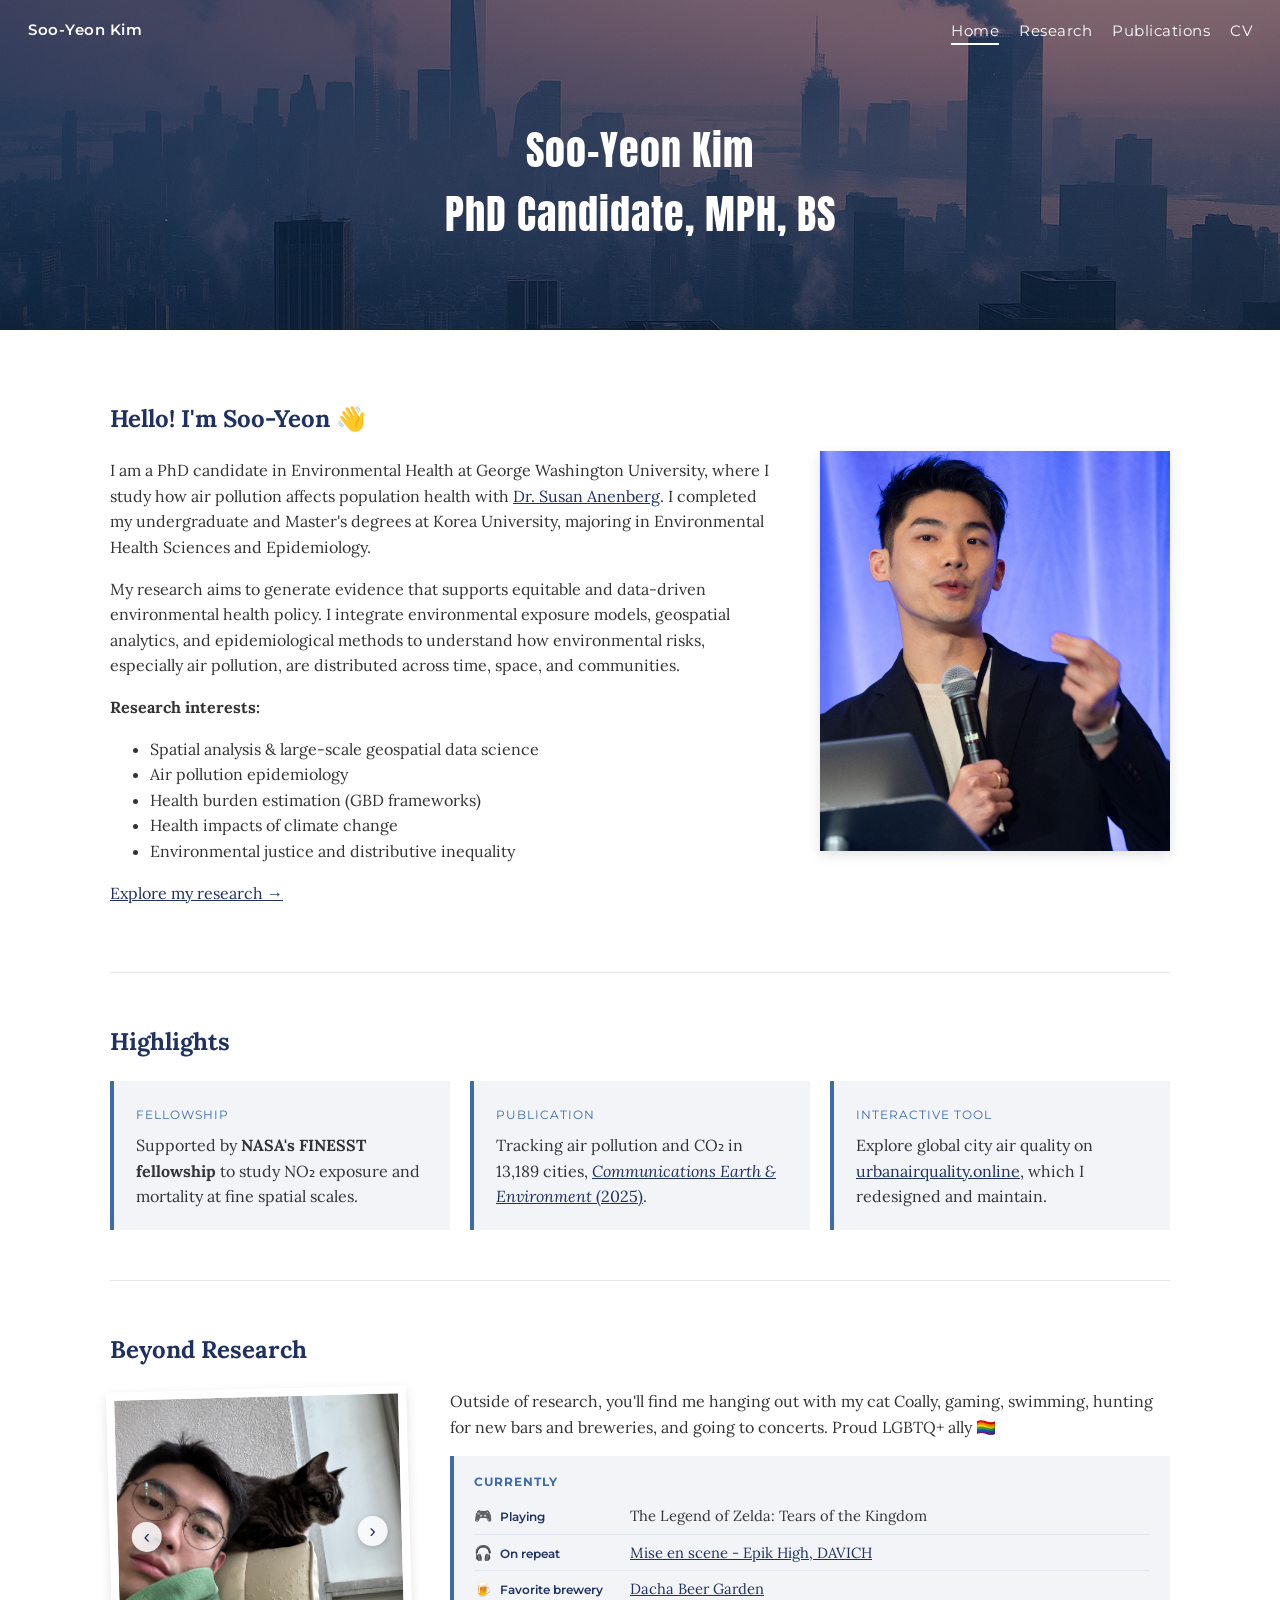
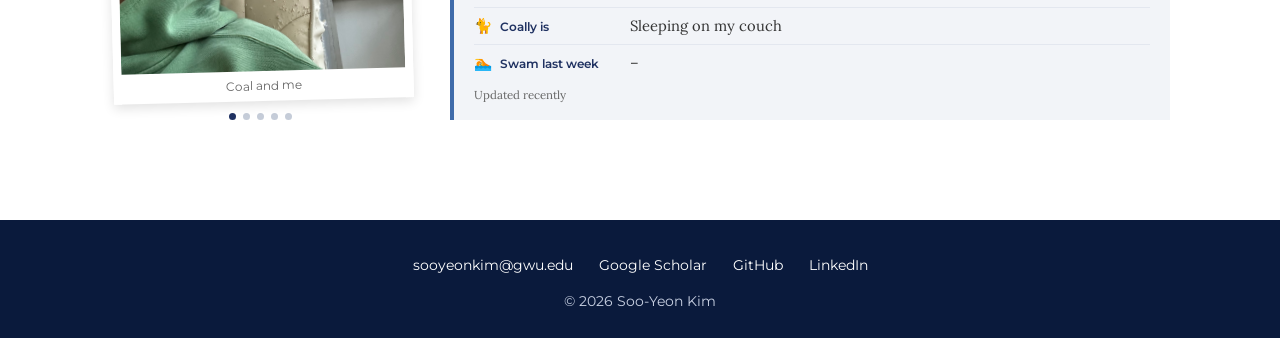
==== commit 7d080bea: "Update currently playing track in index.html" ====
--- a/index.html
+++ b/index.html
@@ -121,7 +121,7 @@
                     <h4>Currently</h4>
                     <ul>
                         <li><span class="emoji">🎮</span><b>Playing</b><span>The Legend of Zelda: Tears of the Kingdom</span></li>
-                        <li><span class="emoji">🎧</span><b>On repeat</b><span><a href="https://open.spotify.com/track/3Vqe75qMPQP62qE3zr9WLg?si=3f306f66230942e8" target="_blank">I'm gonna TOESA (feat. Kian84) - Soyeon</a></span></li>
+                        <li><span class="emoji">🎧</span><b>On repeat</b><span><a href="https://open.spotify.com/track/0wIwrT28ZIAHdJsTgKhAt9?si=74718f675fb74375" target="_blank">Mise en scene - Epik High, DAVICH</a></span></li>
                         <li><span class="emoji">🍺</span><b>Favorite brewery</b><span><a href="https://maps.app.goo.gl/wJKwTaud2VujAdgd9" target="_blank">Dacha Beer Garden</a></span></li>
                         <li><span class="emoji">🐈</span><b>Coally is</b><span>Sleeping on my couch</span></li>
                         <li><span class="emoji">🏊</span><b>Swam last week</b><span id="swim-distance">–</span></li>
--- a/style.css
+++ b/style.css
@@ -208,7 +208,8 @@
     min-height: 0;
     overflow: hidden;
     background: white;
-    padding: 8px 8px 0;
+    border: 8px solid white;        /* white polaroid edge */
+    border-bottom: 0;
     box-shadow: 0 4px 12px rgba(0,0,0,0.12);
     transform: rotate(-1.5deg);
 }
@@ -216,6 +217,7 @@
     display: flex;
     flex: 1;
     min-height: 0;
+    min-width: 0;
     transition: transform 0.4s ease;
 }
 .album-slide {
@@ -310,10 +312,289 @@
 }
 .currently-updated { font-size: 0.72rem; color: var(--muted); margin: 6px 0 0; }
 
-/* Phones: stack, and give the album its own height */
+/* ---------- Research overview: project cards ---------- */
+.project-grid {
+    display: grid;
+    grid-template-columns: repeat(3, 1fr);
+    gap: 28px;
+    margin-top: 30px;
+}
+.project-card {
+    display: flex;
+    flex-direction: column;
+    text-decoration: none;
+    color: var(--text);
+    background: white;
+    box-shadow: 0 4px 12px rgba(0,0,0,0.10);
+    transition: transform 0.2s ease, box-shadow 0.2s ease;
+}
+.project-card:hover {
+    transform: translateY(-4px);
+    box-shadow: 0 8px 20px rgba(0,0,0,0.16);
+    color: var(--text);
+}
+.project-card img {
+    width: 100%;
+    height: 190px;
+    object-fit: cover;
+    display: block;
+}
+.project-card .card-body { padding: 18px 20px 22px; flex: 1; display: flex; flex-direction: column; }
+.project-card h3 { margin: 0 0 8px; font-size: 1.1rem; line-height: 1.35; }
+.project-card p { margin: 0 0 14px; font-size: 0.95rem; flex: 1; }
+.card-more {
+    font-family: 'Montserrat', sans-serif;
+    font-size: 0.85rem;
+    color: var(--navy-accent);
+}
+
+.tags { display: flex; flex-wrap: wrap; gap: 6px; margin-bottom: 14px; }
+.tag {
+    font-family: 'Montserrat', sans-serif;
+    font-size: 0.72rem;
+    letter-spacing: 0.3px;
+    background: var(--navy-light-bg);
+    color: var(--navy-medium);
+    padding: 3px 9px;
+    border-radius: 20px;
+}
+
+/* ---------- Project detail page ---------- */
+.breadcrumb {
+    font-family: 'Montserrat', sans-serif;
+    font-size: 0.85rem;
+    margin-bottom: 20px;
+}
+.breadcrumb a { text-decoration: none; }
+
+.project-banner {
+    width: 100%;
+    max-height: 420px;
+    object-fit: cover;
+    box-shadow: 0 4px 12px rgba(0,0,0,0.12);
+    margin-bottom: 8px;
+}
+.caption { font-size: 0.85rem; color: var(--muted); margin: 0 0 30px; }
+
+.project-layout {
+    display: grid;
+    grid-template-columns: 1fr 300px;
+    gap: 45px;
+    align-items: start;
+}
+.project-main h2 { margin-top: 0; }
+.project-main h3 { margin-top: 35px; }
+
+.glance {
+    background: var(--navy-light-bg);
+    padding: 22px 24px;
+    position: sticky;
+    top: 20px;
+}
+.glance h4 {
+    font-family: 'Montserrat', sans-serif;
+    font-size: 0.8rem;
+    letter-spacing: 1px;
+    text-transform: uppercase;
+    color: var(--navy-accent);
+    margin: 0 0 14px;
+}
+.glance dl { margin: 0; }
+.glance dt {
+    font-family: 'Montserrat', sans-serif;
+    font-size: 0.75rem;
+    font-weight: 600;
+    color: var(--navy-medium);
+    margin-top: 12px;
+}
+.glance dd { margin: 2px 0 0; font-size: 0.92rem; }
+
+.findings { padding-left: 20px; }
+.findings li { margin-bottom: 10px; }
+
+.figure { margin: 25px 0; }
+.figure img { width: 100%; box-shadow: 0 2px 8px rgba(0,0,0,0.10); }
+
+/* Clickable website screenshot (browser-window look) */
+.screenshot {
+    display: block;
+    border: 1px solid var(--line);
+    border-top: 22px solid #e9ecf2;
+    border-radius: 6px;
+    overflow: hidden;
+    box-shadow: 0 4px 12px rgba(0,0,0,0.12);
+    transition: transform 0.2s ease, box-shadow 0.2s ease;
+}
+.screenshot:hover {
+    transform: translateY(-3px);
+    box-shadow: 0 8px 20px rgba(0,0,0,0.18);
+}
+.screenshot img {
+    display: block;
+    width: 100%;
+    box-shadow: none;
+}
+
+/* Grey dashed box for figures you haven't added yet */
+.placeholder {
+    border: 2px dashed #c5ccd8;
+    background: #fafbfd;
+    color: #8a94a6;
+    font-family: 'Montserrat', sans-serif;
+    font-size: 0.85rem;
+    text-align: center;
+    padding: 60px 20px;
+}
+
+.outputs { list-style: none; padding: 0; }
+.outputs li {
+    padding: 12px 0;
+    border-bottom: 1px solid var(--line);
+}
+.outputs .kind {
+    font-family: 'Montserrat', sans-serif;
+    font-size: 0.72rem;
+    letter-spacing: 1px;
+    text-transform: uppercase;
+    color: var(--navy-accent);
+    display: block;
+}
+
+.project-nav {
+    display: flex;
+    justify-content: space-between;
+    gap: 20px;
+    margin-top: 50px;
+    font-family: 'Montserrat', sans-serif;
+    font-size: 0.9rem;
+}
+.project-nav a { text-decoration: none; }
+
+/* Multi-study project pages (13,000 Cities) */
+.study-jump {
+    display: grid;
+    grid-template-columns: 1fr 1fr;
+    gap: 16px;
+    margin: 20px 0 10px;
+}
+.study-jump a {
+    display: block;
+    padding: 16px 18px;
+    background: var(--navy-light-bg);
+    border-left: 4px solid var(--navy-accent);
+    text-decoration: none;
+    color: var(--text);
+    transition: background 0.2s ease;
+}
+.study-jump a:hover { background: #e6eaf2; color: var(--text); }
+.study-jump .status { display: table; margin-bottom: 6px; }
+
+.study {
+    border-top: 1px solid var(--line);
+    padding-top: 30px;
+    margin-top: 40px;
+    scroll-margin-top: 20px;
+}
+.study-title { margin-top: 8px; font-size: 1.3rem; }
+.study h4 {
+    font-family: 'Lora', serif;
+    font-size: 1.05rem;
+    color: var(--navy-medium);
+    margin: 25px 0 6px;
+}
+
+.status {
+    display: inline-block;
+    font-family: 'Montserrat', sans-serif;
+    font-size: 0.7rem;
+    letter-spacing: 0.8px;
+    text-transform: uppercase;
+    padding: 3px 10px;
+    border-radius: 20px;
+}
+.status.published { background: var(--navy-medium); color: white; }
+.status.inprep { background: #FFF3D6; color: #8A5A00; border: 1px solid #F0D9A0; }
+.status.small { font-size: 0.62rem; padding: 2px 8px; vertical-align: middle; margin-left: 6px; }
+
+/* ---------- Publications ---------- */
+.pub-list { list-style: none; padding: 0; }
+.pub-list li {
+    padding: 14px 0 14px 16px;
+    border-left: 3px solid transparent;
+    margin-bottom: 6px;
+}
+.pub-list li:hover { border-left-color: var(--navy-accent); background: var(--navy-light-bg); }
+.badge {
+    display: inline-block;
+    font-family: 'Montserrat', sans-serif;
+    font-size: 0.68rem;
+    letter-spacing: 0.5px;
+    text-transform: uppercase;
+    padding: 2px 8px;
+    border-radius: 3px;
+    margin-left: 4px;
+    vertical-align: middle;
+    background: var(--navy-medium);
+    color: white;
+}
+.badge.project { background: var(--navy-light-bg); color: var(--navy-medium); text-decoration: none; }
+
+/* ---------- CV ---------- */
+.button {
+    display: inline-block;
+    font-family: 'Montserrat', sans-serif;
+    font-size: 0.9rem;
+    letter-spacing: 0.5px;
+    background: var(--navy-medium);
+    color: white;
+    padding: 10px 22px;
+    text-decoration: none;
+    transition: background 0.2s ease;
+}
+.button:hover { background: var(--navy-accent); color: white; }
+.cv-frame {
+    width: 100%;
+    height: 900px;
+    border: 1px solid var(--line);
+    margin-top: 25px;
+}
+
+/* ---------- Footer (contact lives here on every page) ---------- */
+footer {
+    background: var(--navy-dark);
+    color: #c9d1e3;
+    text-align: center;
+    padding: 35px 20px 25px;
+    font-family: 'Montserrat', sans-serif;
+    font-size: 0.85rem;
+}
+footer .contact-links {
+    display: flex;
+    justify-content: center;
+    flex-wrap: wrap;
+    gap: 10px 26px;
+    margin-bottom: 14px;
+}
+footer a { color: white; text-decoration: none; }
+footer a:hover { color: white; opacity: 0.7; }
+
+/* ---------- Responsive ---------- */
+@media (max-width: 900px) {
+    .project-grid, .highlights { grid-template-columns: 1fr; }
+    .project-layout { grid-template-columns: 1fr; }
+    .glance { position: static; order: -1; }
+}
 @media (max-width: 800px) {
+    .home-wrapper { flex-direction: column; text-align: center; }
+    .home-wrapper ul { text-align: left; }
+    .home-photo { width: 80%; height: auto; }
+    .profile-links { justify-content: center; }
     .beyond-wrapper { grid-template-columns: 1fr; justify-items: center; }
     .album { width: 260px; height: 330px; }
     .beyond-text { width: 100%; }
     .currently li { grid-template-columns: 24px 110px minmax(0, 1fr); }
-}
+    .cv-frame { height: 600px; }
+}
+@media (max-width: 700px) {
+    .study-jump { grid-template-columns: 1fr; }
+}
